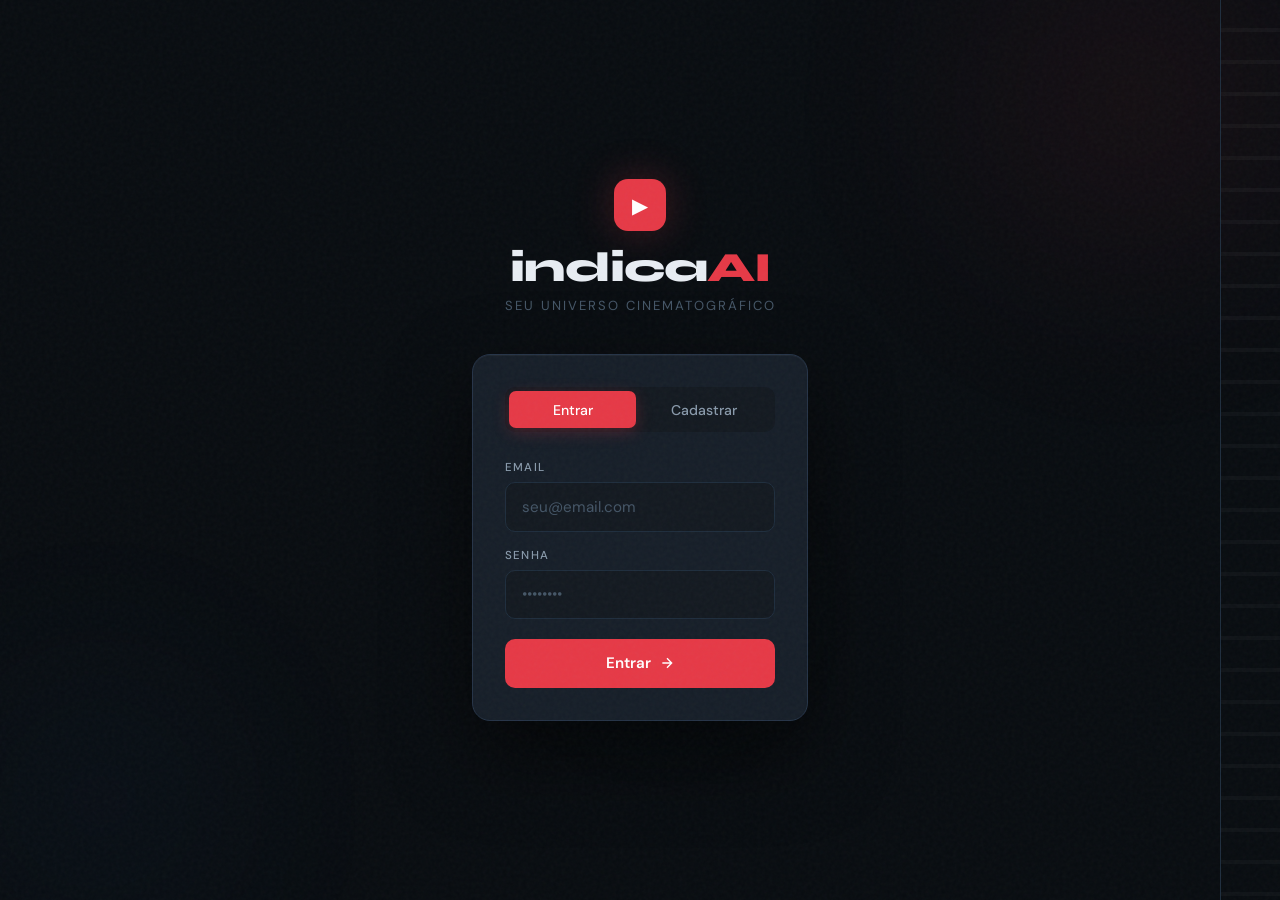
==== index.html @ a73c17da "fix" ====
<!DOCTYPE html>
<html lang="pt-BR">
<head>
<meta charset="UTF-8">
<meta name="viewport" content="width=device-width, initial-scale=1.0">
<title>indicaAI</title>
<link rel="preconnect" href="https://fonts.googleapis.com">
<link href="https://fonts.googleapis.com/css2?family=Syne:wght@400;500;600;700;800&family=DM+Sans:ital,wght@0,300;0,400;0,500;1,300&display=swap" rel="stylesheet">
<link rel="stylesheet" href="sytle.css">
</head>
<body>

<!-- AUTH PAGE -->
<div id="auth-page" class="page active">
  <div class="auth-bg">
    <div class="auth-orb orb1"></div>
    <div class="auth-orb orb2"></div>
    <div class="auth-orb orb3"></div>
    <div class="auth-film-strip"></div>
  </div>
  <div class="auth-wrap">
    <div class="auth-brand">
      <div class="brand-mark">
        <span class="brand-icon">▶</span>
      </div>
      <h1 class="brand-name">indica<span>AI</span></h1>
      <p class="brand-tagline">Seu universo cinematográfico</p>
    </div>
    <div class="auth-card">
      <div class="auth-tabs">
        <button class="atab active" data-tab="login" onclick="authTab('login',this)">Entrar</button>
        <button class="atab" data-tab="reg" onclick="authTab('reg',this)">Cadastrar</button>
        <div class="atab-slider"></div>
      </div>
      <div id="f-login" class="auth-form">
        <div class="field-group">
          <label>Email</label>
          <input type="email" id="l-email" placeholder="seu@email.com" autocomplete="email">
        </div>
        <div class="field-group">
          <label>Senha</label>
          <input type="password" id="l-pass" placeholder="••••••••" autocomplete="current-password" onkeydown="if(event.key==='Enter')doLogin()">
        </div>
        <button class="btn-primary" onclick="doLogin()">
          <span>Entrar</span>
          <svg width="16" height="16" viewBox="0 0 24 24" fill="none" stroke="currentColor" stroke-width="2"><path d="M5 12h14M12 5l7 7-7 7"/></svg>
        </button>
        <div class="form-err" id="l-err"></div>
      </div>
      <div id="f-reg" class="auth-form" style="display:none">
        <div class="field-group">
          <label>Username</label>
          <input type="text" id="r-user" placeholder="seu_username">
        </div>
        <div class="field-group">
          <label>Email</label>
          <input type="email" id="r-email" placeholder="seu@email.com">
        </div>
        <div class="field-group">
          <label>Senha</label>
          <input type="password" id="r-pass" placeholder="••••••••">
        </div>
        <button class="btn-primary" onclick="doReg()">
          <span>Criar conta</span>
          <svg width="16" height="16" viewBox="0 0 24 24" fill="none" stroke="currentColor" stroke-width="2"><path d="M5 12h14M12 5l7 7-7 7"/></svg>
        </button>
        <div class="form-err" id="r-err"></div>
      </div>
    </div>
  </div>
</div>

<!-- APP PAGE -->
<div id="app-page" class="page">

  <!-- SIDEBAR NAV -->
  <aside class="sidebar">
    <div class="sb-brand">
      <span class="sb-icon">▶</span>
      <span class="sb-name">indica<em>AI</em></span>
    </div>
    <nav class="sb-nav">
      <button class="sb-item active" onclick="goTo('feed',this)" data-sec="feed">
        <svg width="18" height="18" viewBox="0 0 24 24" fill="none" stroke="currentColor" stroke-width="1.8"><rect x="3" y="3" width="7" height="7"/><rect x="14" y="3" width="7" height="7"/><rect x="14" y="14" width="7" height="7"/><rect x="3" y="14" width="7" height="7"/></svg>
        <span>Feed</span>
      </button>
      <button class="sb-item" onclick="goTo('search',this)" data-sec="search">
        <svg width="18" height="18" viewBox="0 0 24 24" fill="none" stroke="currentColor" stroke-width="1.8"><circle cx="11" cy="11" r="8"/><path d="m21 21-4.35-4.35"/></svg>
        <span>Buscar</span>
      </button>
      <button class="sb-item" onclick="goTo('list',this)" data-sec="list">
        <svg width="18" height="18" viewBox="0 0 24 24" fill="none" stroke="currentColor" stroke-width="1.8"><path d="M9 5H7a2 2 0 0 0-2 2v12a2 2 0 0 0 2 2h10a2 2 0 0 0 2-2V7a2 2 0 0 0-2-2h-2"/><rect x="9" y="3" width="6" height="4" rx="1"/><path d="m9 14 2 2 4-4"/></svg>
        <span>Minha Lista</span>
      </button>
      <button class="sb-item" onclick="goTo('reviews',this)" data-sec="reviews">
        <svg width="18" height="18" viewBox="0 0 24 24" fill="none" stroke="currentColor" stroke-width="1.8"><polygon points="12 2 15.09 8.26 22 9.27 17 14.14 18.18 21.02 12 17.77 5.82 21.02 7 14.14 2 9.27 8.91 8.26 12 2"/></svg>
        <span>Reviews</span>
      </button>
      <button class="sb-item" onclick="goTo('recs',this)" data-sec="recs">
        <svg width="18" height="18" viewBox="0 0 24 24" fill="none" stroke="currentColor" stroke-width="1.8"><path d="M12 2a10 10 0 1 0 10 10"/><path d="M12 12 22 2"/><path d="M17 2h5v5"/></svg>
        <span>Recomendações</span>
      </button>
      <button class="sb-item" onclick="goTo('profile',this)" data-sec="profile">
        <svg width="18" height="18" viewBox="0 0 24 24" fill="none" stroke="currentColor" stroke-width="1.8"><circle cx="12" cy="8" r="4"/><path d="M4 20c0-4 3.6-7 8-7s8 3 8 7"/></svg>
        <span>Perfil</span>
      </button>
    </nav>
    <div class="sb-footer">
      <div class="sb-user">
        <div class="sb-av" id="sb-av"></div>
        <span class="sb-uname" id="sb-uname"></span>
      </div>
      <button class="sb-logout" onclick="logout()" title="Sair">
        <svg width="16" height="16" viewBox="0 0 24 24" fill="none" stroke="currentColor" stroke-width="1.8"><path d="M9 21H5a2 2 0 0 1-2-2V5a2 2 0 0 1 2-2h4"/><polyline points="16 17 21 12 16 7"/><line x1="21" y1="12" x2="9" y2="12"/></svg>
      </button>
    </div>
  </aside>

  <!-- MAIN CONTENT -->
  <main class="app-main">

    <!-- FEED -->
    <div id="s-feed" class="section active">
      <div class="section-header">
        <div>
          <h2 class="sec-title">Feed</h2>
          <p class="sec-sub">O que a comunidade está assistindo</p>
        </div>
        <div class="feed-search-wrap">
          <div class="feed-search-box">
            <svg width="16" height="16" viewBox="0 0 24 24" fill="none" stroke="currentColor" stroke-width="2"><circle cx="11" cy="11" r="8"/><path d="m21 21-4.35-4.35"/></svg>
            <input type="text" id="feed-search-input" placeholder="Pesquisar usuário..." oninput="searchUser(this.value)">
          </div>
          <div class="user-search-results" id="user-search-results"></div>
        </div>
      </div>
      <div id="r-feed"></div>
    </div>

    <!-- SEARCH -->
    <div id="s-search" class="section">
      <div class="section-header">
        <div>
          <h2 class="sec-title">Buscar Filmes</h2>
          <p class="sec-sub">Encontre e adicione à sua lista</p>
        </div>
      </div>
      <div class="search-bar">
        <svg width="18" height="18" viewBox="0 0 24 24" fill="none" stroke="currentColor" stroke-width="2"><circle cx="11" cy="11" r="8"/><path d="m21 21-4.35-4.35"/></svg>
        <input type="text" id="q" placeholder="Título do filme..." onkeydown="if(event.key==='Enter')doSearch()" autocomplete="off">
        <button class="btn-search" onclick="doSearch()">Buscar</button>
      </div>
      <div id="r-search"></div>
    </div>

    <!-- LIST -->
    <div id="s-list" class="section">
      <div class="section-header">
        <div>
          <h2 class="sec-title">Minha Lista</h2>
          <p class="sec-sub">Gerencie seus filmes</p>
        </div>
      </div>
      <div class="filter-strip">
        <button class="fchip active" onclick="filt('ALL',this)">Todos</button>
        <button class="fchip" onclick="filt('ASSISTIDO',this)">✅ Assistidos</button>
        <button class="fchip" onclick="filt('ASSISTINDO',this)">▶ Assistindo</button>
        <button class="fchip" onclick="filt('QUERO_VER',this)">🎬 Quero Ver</button>
        <button class="fchip" onclick="filt('ABANDONEI',this)">✕ Abandonei</button>
      </div>
      <div id="r-list"></div>
    </div>

    <!-- REVIEWS -->
    <div id="s-reviews" class="section">
      <div class="section-header">
        <div>
          <h2 class="sec-title">Minhas Reviews</h2>
          <p class="sec-sub">Suas opiniões sobre os filmes</p>
        </div>
      </div>
      <div id="r-reviews"></div>
    </div>

    <!-- RECS -->
    <div id="s-recs" class="section">
      <div class="section-header">
        <div>
          <h2 class="sec-title">Recomendações</h2>
          <p class="sec-sub">Sugestões personalizadas por IA</p>
        </div>
        <button class="btn-ai" onclick="loadRecs()">
          <svg width="16" height="16" viewBox="0 0 24 24" fill="none" stroke="currentColor" stroke-width="2"><path d="M12 2a10 10 0 1 0 10 10"/><path d="M12 12 22 2"/><path d="M17 2h5v5"/></svg>
          Gerar com IA
        </button>
      </div>
      <div id="r-recs">
        <div class="empty-state">
          <div class="empty-icon">🤖</div>
          <p>Clique em "Gerar com IA" para receber recomendações personalizadas!</p>
        </div>
      </div>
    </div>

    <!-- PROFILE -->
    <div id="s-profile" class="section">
      <div class="section-header">
        <div>
          <h2 class="sec-title">Perfil</h2>
          <p class="sec-sub">Suas estatísticas</p>
        </div>
      </div>
      <div id="r-profile"></div>

      <div class="pub-search-section">
        <h3 class="pub-search-title">Buscar Perfil Público</h3>
        <div id="r-pub"></div>
      </div>
    </div>

  </main>
</div>

<!-- MOVIE DETAIL MODAL -->
<div class="modal-overlay" id="detail-ov" onclick="closeDM(event)">
  <div class="movie-modal" id="detail-modal">
    <button class="modal-close" onclick="closeDM(null,true)">
      <svg width="16" height="16" viewBox="0 0 24 24" fill="none" stroke="currentColor" stroke-width="2"><path d="M18 6 6 18M6 6l12 12"/></svg>
    </button>
    <div class="mm-poster" id="dm-poster"></div>
    <div class="mm-content">
      <div class="mm-title" id="dm-title"></div>
      <div class="mm-meta" id="dm-meta"></div>
      <div class="mm-overview" id="dm-overview"></div>
      <div class="mm-actions-label">Adicionar à lista</div>
      <div class="mm-actions">
        <button class="mm-btn" onclick="addListFromModal('QUERO_VER')">🎬 Quero Ver</button>
        <button class="mm-btn" onclick="addListFromModal('ASSISTINDO')">▶ Assistindo</button>
        <button class="mm-btn mm-btn-primary" onclick="addListFromModal('ASSISTIDO')">✅ Já Assisti</button>
        <button class="mm-btn" onclick="addListFromModal('ABANDONEI')">✕ Abandonei</button>
      </div>
    </div>
  </div>
</div>

<!-- REVIEW MODAL -->
<div class="modal-overlay" id="rev-ov">
  <div class="review-modal">
    <div class="rm-header">
      <div class="rm-title" id="rev-ttl">Nova Review</div>
      <button class="modal-close" onclick="closeRM()">
        <svg width="16" height="16" viewBox="0 0 24 24" fill="none" stroke="currentColor" stroke-width="2"><path d="M18 6 6 18M6 6l12 12"/></svg>
      </button>
    </div>
    <div class="rm-movie-info" id="rm-movie-info"></div>
    <div class="rm-nota-wrap">
      <label>Nota</label>
      <div class="nota-slider-wrap">
        <input type="range" id="rev-nota-range" min="0" max="10" value="7" oninput="document.getElementById('rev-nota-val').textContent=this.value">
        <span class="nota-display" id="rev-nota-val">7</span>
      </div>
    </div>
    <textarea id="rev-desc" placeholder="Escreva sua opinião... (opcional)"></textarea>
    <div class="rm-footer">
      <button class="btn-cancel" onclick="closeRM()">Cancelar</button>
      <button class="btn-save" onclick="saveRev()">Salvar Review</button>
    </div>
  </div>
</div>

<!-- PUBLIC PROFILE MODAL -->
<div class="modal-overlay" id="pub-modal-ov" onclick="closePubModal(event)">
  <div class="pub-modal" id="pub-modal-content">
    <button class="modal-close" onclick="closePubModal(null,true)">
      <svg width="16" height="16" viewBox="0 0 24 24" fill="none" stroke="currentColor" stroke-width="2"><path d="M18 6 6 18M6 6l12 12"/></svg>
    </button>
    <div id="pub-modal-body"></div>
  </div>
</div>

<div class="toast" id="toast"></div>

<script src="app.js"></script>
</body>
</html>
---- sytle.css ----
/* ==============================
   INDICAAI — DESIGN SYSTEM
   Dark Cinematic / Editorial
============================== */

:root {
  --bg:       #080c10;
  --bg2:      #0d1117;
  --bg3:      #131920;
  --surface:  #161e28;
  --surface2: #1c2532;
  --border:   #1e2d3d;
  --border2:  #253347;

  --red:      #e63946;
  --red-dim:  rgba(230, 57, 70, 0.12);
  --red-glow: rgba(230, 57, 70, 0.25);
  --amber:    #f4a261;
  --amber-dim:rgba(244, 162, 97, 0.12);
  --teal:     #2ec4b6;
  --teal-dim: rgba(46, 196, 182, 0.1);
  --blue:     #4895ef;

  --text:     #e8edf3;
  --text2:    #8899aa;
  --muted:    #445566;

  --r: 12px;
  --r-lg: 18px;
  --sidebar-w: 220px;
}

*, *::before, *::after { margin: 0; padding: 0; box-sizing: border-box; }
html { scroll-behavior: smooth; }

body {
  background: var(--bg);
  color: var(--text);
  font-family: 'DM Sans', sans-serif;
  min-height: 100vh;
  overflow-x: hidden;
  -webkit-font-smoothing: antialiased;
}

/* Grain texture overlay */
body::before {
  content: '';
  position: fixed;
  inset: 0;
  background-image: url("data:image/svg+xml,%3Csvg viewBox='0 0 256 256' xmlns='http://www.w3.org/2000/svg'%3E%3Cfilter id='n'%3E%3CfeTurbulence type='fractalNoise' baseFrequency='0.9' numOctaves='4' stitchTiles='stitch'/%3E%3C/filter%3E%3Crect width='100%25' height='100%25' filter='url(%23n)' opacity='0.035'/%3E%3C/svg%3E");
  pointer-events: none;
  z-index: 9999;
}

/* ============================
   PAGE SYSTEM
============================ */
.page { display: none; }
.page.active { display: flex; }


/* ============================
   AUTH
============================ */
#auth-page {
  min-height: 100vh;
  align-items: center;
  justify-content: center;
  position: relative;
  overflow: hidden;
  background: var(--bg);
}

.auth-bg {
  position: fixed;
  inset: 0;
  pointer-events: none;
}

.auth-orb {
  position: absolute;
  border-radius: 50%;
  filter: blur(100px);
  opacity: 0.5;
}

.orb1 {
  width: 500px; height: 500px;
  background: radial-gradient(circle, rgba(230,57,70,0.2) 0%, transparent 70%);
  top: -150px; right: -100px;
}
.orb2 {
  width: 400px; height: 400px;
  background: radial-gradient(circle, rgba(72,149,239,0.12) 0%, transparent 70%);
  bottom: -100px; left: -100px;
}
.orb3 {
  width: 300px; height: 300px;
  background: radial-gradient(circle, rgba(46,196,182,0.08) 0%, transparent 70%);
  top: 50%; left: 40%;
}

.auth-film-strip {
  position: absolute;
  right: 0;
  top: 0;
  bottom: 0;
  width: 60px;
  background: repeating-linear-gradient(
    to bottom,
    transparent 0px,
    transparent 28px,
    rgba(255,255,255,0.03) 28px,
    rgba(255,255,255,0.03) 32px
  );
  border-left: 1px solid var(--border);
}

.auth-wrap {
  position: relative;
  z-index: 10;
  width: 100%;
  max-width: 400px;
  padding: 2rem;
  animation: fadeUp 0.6s ease;
}

@keyframes fadeUp {
  from { opacity: 0; transform: translateY(20px); }
  to   { opacity: 1; transform: translateY(0); }
}

.auth-brand {
  text-align: center;
  margin-bottom: 2.5rem;
}

.brand-mark {
  width: 52px;
  height: 52px;
  background: var(--red);
  border-radius: 14px;
  display: inline-flex;
  align-items: center;
  justify-content: center;
  margin-bottom: 1rem;
  box-shadow: 0 0 40px var(--red-glow);
}

.brand-icon {
  font-size: 1.3rem;
  color: white;
}

.brand-name {
  font-family: 'Syne', sans-serif;
  font-size: 2.6rem;
  font-weight: 800;
  letter-spacing: -1px;
  color: var(--text);
  line-height: 1;
}

.brand-name span {
  color: var(--red);
}

.brand-tagline {
  color: var(--muted);
  font-size: 0.82rem;
  letter-spacing: 2px;
  text-transform: uppercase;
  margin-top: 0.5rem;
}

.auth-card {
  background: var(--surface);
  border: 1px solid var(--border2);
  border-radius: var(--r-lg);
  padding: 2rem;
  box-shadow: 0 32px 80px rgba(0,0,0,0.6), inset 0 1px 0 rgba(255,255,255,0.04);
}

.auth-tabs {
  display: flex;
  background: var(--bg3);
  border-radius: 10px;
  padding: 4px;
  margin-bottom: 1.75rem;
  position: relative;
  gap: 4px;
}

.atab {
  flex: 1;
  padding: 0.6rem;
  background: transparent;
  border: none;
  color: var(--text2);
  font-family: 'DM Sans', sans-serif;
  font-size: 0.88rem;
  font-weight: 500;
  cursor: pointer;
  border-radius: 7px;
  transition: all 0.2s;
  position: relative;
  z-index: 1;
}

.atab.active {
  background: var(--red);
  color: white;
  box-shadow: 0 4px 16px var(--red-glow);
}

.auth-form { display: flex; flex-direction: column; gap: 1rem; }

.field-group label {
  display: block;
  font-size: 0.72rem;
  font-weight: 500;
  letter-spacing: 1.2px;
  text-transform: uppercase;
  color: var(--text2);
  margin-bottom: 0.45rem;
}

.field-group input {
  width: 100%;
  padding: 0.85rem 1rem;
  background: var(--bg3);
  border: 1px solid var(--border);
  border-radius: 10px;
  color: var(--text);
  font-family: 'DM Sans', sans-serif;
  font-size: 0.95rem;
  outline: none;
  transition: border-color 0.2s, box-shadow 0.2s;
}

.field-group input:focus {
  border-color: var(--red);
  box-shadow: 0 0 0 3px var(--red-dim);
}

.field-group input::placeholder { color: var(--muted); }

.btn-primary {
  display: flex;
  align-items: center;
  justify-content: center;
  gap: 0.5rem;
  padding: 0.9rem;
  background: var(--red);
  border: none;
  border-radius: 10px;
  color: white;
  font-family: 'DM Sans', sans-serif;
  font-size: 0.95rem;
  font-weight: 600;
  cursor: pointer;
  transition: all 0.2s;
  margin-top: 0.25rem;
}

.btn-primary:hover {
  background: #ff4757;
  transform: translateY(-2px);
  box-shadow: 0 8px 24px var(--red-glow);
}

.form-err {
  color: var(--red);
  font-size: 0.82rem;
  text-align: center;
  display: none;
  padding: 0.5rem;
  background: var(--red-dim);
  border-radius: 8px;
}


/* ============================
   APP LAYOUT
============================ */
#app-page {
  min-height: 100vh;
  flex-direction: row;
}

/* SIDEBAR */
.sidebar {
  width: var(--sidebar-w);
  flex-shrink: 0;
  background: var(--bg2);
  border-right: 1px solid var(--border);
  display: flex;
  flex-direction: column;
  position: sticky;
  top: 0;
  height: 100vh;
  overflow: hidden;
}

.sb-brand {
  display: flex;
  align-items: center;
  gap: 0.6rem;
  padding: 1.5rem 1.25rem;
  border-bottom: 1px solid var(--border);
}

.sb-icon {
  width: 30px;
  height: 30px;
  background: var(--red);
  border-radius: 8px;
  display: flex;
  align-items: center;
  justify-content: center;
  font-size: 0.75rem;
  color: white;
  flex-shrink: 0;
}

.sb-name {
  font-family: 'Syne', sans-serif;
  font-size: 1.15rem;
  font-weight: 700;
  color: var(--text);
  letter-spacing: -0.3px;
}

.sb-name em {
  font-style: normal;
  color: var(--red);
}

.sb-nav {
  flex: 1;
  padding: 1rem 0.75rem;
  display: flex;
  flex-direction: column;
  gap: 2px;
  overflow-y: auto;
}

.sb-item {
  display: flex;
  align-items: center;
  gap: 0.75rem;
  padding: 0.7rem 0.9rem;
  background: transparent;
  border: none;
  border-radius: 10px;
  color: var(--text2);
  font-family: 'DM Sans', sans-serif;
  font-size: 0.88rem;
  font-weight: 500;
  cursor: pointer;
  transition: all 0.18s;
  text-align: left;
  width: 100%;
}

.sb-item svg { flex-shrink: 0; opacity: 0.7; }

.sb-item:hover {
  background: var(--bg3);
  color: var(--text);
}

.sb-item:hover svg { opacity: 1; }

.sb-item.active {
  background: var(--red-dim);
  color: var(--red);
  font-weight: 600;
}

.sb-item.active svg { stroke: var(--red); opacity: 1; }

.sb-footer {
  padding: 1rem 0.75rem;
  border-top: 1px solid var(--border);
  display: flex;
  align-items: center;
  gap: 0.75rem;
}

.sb-av {
  width: 32px;
  height: 32px;
  background: linear-gradient(135deg, var(--red), #4895ef);
  border-radius: 50%;
  display: flex;
  align-items: center;
  justify-content: center;
  font-family: 'Syne', sans-serif;
  font-weight: 700;
  font-size: 0.85rem;
  color: white;
  flex-shrink: 0;
}

.sb-uname {
  flex: 1;
  font-size: 0.82rem;
  font-weight: 500;
  color: var(--text2);
  overflow: hidden;
  text-overflow: ellipsis;
  white-space: nowrap;
}

.sb-logout {
  background: transparent;
  border: 1px solid var(--border);
  border-radius: 8px;
  color: var(--muted);
  padding: 0.45rem;
  cursor: pointer;
  transition: all 0.2s;
  display: flex;
  align-items: center;
}

.sb-logout:hover { border-color: var(--red); color: var(--red); }

/* MAIN CONTENT */
.app-main {
  flex: 1;
  min-width: 0;
  overflow-y: auto;
  overflow-x: hidden;
}

.section { display: none; padding: 2.5rem; }
.section.active { display: block; }

.section-header {
  display: flex;
  align-items: flex-start;
  justify-content: space-between;
  margin-bottom: 2rem;
  gap: 1rem;
  flex-wrap: wrap;
}

.sec-title {
  font-family: 'Syne', sans-serif;
  font-size: 1.8rem;
  font-weight: 800;
  letter-spacing: -0.5px;
  line-height: 1;
}

.sec-sub {
  font-size: 0.82rem;
  color: var(--text2);
  margin-top: 0.3rem;
}


/* ============================
   FEED
============================ */
.feed-search-wrap {
  position: relative;
  min-width: 280px;
}

.feed-search-box {
  display: flex;
  align-items: center;
  gap: 0.6rem;
  background: var(--surface);
  border: 1px solid var(--border2);
  border-radius: 10px;
  padding: 0.6rem 1rem;
}

.feed-search-box svg { color: var(--muted); flex-shrink: 0; }

.feed-search-box input {
  background: transparent;
  border: none;
  outline: none;
  color: var(--text);
  font-family: 'DM Sans', sans-serif;
  font-size: 0.88rem;
  width: 100%;
}

.feed-search-box input::placeholder { color: var(--muted); }

.user-search-results {
  position: absolute;
  top: calc(100% + 6px);
  left: 0;
  right: 0;
  background: var(--surface);
  border: 1px solid var(--border2);
  border-radius: 10px;
  overflow: hidden;
  box-shadow: 0 16px 40px rgba(0,0,0,0.5);
  z-index: 100;
  display: none;
}

.user-search-results.open { display: block; }

.user-result-item {
  display: flex;
  align-items: center;
  gap: 0.75rem;
  padding: 0.75rem 1rem;
  cursor: pointer;
  transition: background 0.15s;
  border-bottom: 1px solid var(--border);
}

.user-result-item:last-child { border-bottom: none; }
.user-result-item:hover { background: var(--bg3); }

.user-result-av {
  width: 32px;
  height: 32px;
  border-radius: 50%;
  background: linear-gradient(135deg, var(--red), var(--blue));
  display: flex;
  align-items: center;
  justify-content: center;
  font-family: 'Syne', sans-serif;
  font-weight: 700;
  font-size: 0.8rem;
  color: white;
  flex-shrink: 0;
}

.user-result-name {
  font-size: 0.88rem;
  font-weight: 500;
}

.user-result-sub {
  font-size: 0.75rem;
  color: var(--text2);
}

/* Feed grid — Instagram style */
.feed-grid {
  display: grid;
  grid-template-columns: repeat(auto-fill, minmax(320px, 1fr));
  gap: 1.25rem;
}

.feed-card {
  background: var(--surface);
  border: 1px solid var(--border);
  border-radius: var(--r-lg);
  overflow: hidden;
  transition: all 0.25s;
}

.feed-card:hover {
  border-color: var(--border2);
  transform: translateY(-3px);
  box-shadow: 0 16px 48px rgba(0,0,0,0.4);
}

.fc-header {
  display: flex;
  align-items: center;
  gap: 0.7rem;
  padding: 1rem 1.25rem 0.9rem;
  border-bottom: 1px solid var(--border);
}

.fc-av {
  width: 34px;
  height: 34px;
  border-radius: 50%;
  background: linear-gradient(135deg, var(--red), var(--blue));
  display: flex;
  align-items: center;
  justify-content: center;
  font-family: 'Syne', sans-serif;
  font-weight: 700;
  font-size: 0.82rem;
  color: white;
  flex-shrink: 0;
}

.fc-username {
  font-size: 0.88rem;
  font-weight: 600;
  cursor: pointer;
  transition: color 0.2s;
}

.fc-username:hover { color: var(--red); }

.fc-nota {
  margin-left: auto;
  display: flex;
  align-items: center;
  gap: 0.3rem;
  background: var(--amber-dim);
  border: 1px solid rgba(244,162,97,0.2);
  border-radius: 20px;
  padding: 0.2rem 0.6rem;
  font-size: 0.78rem;
  font-weight: 700;
  color: var(--amber);
}

.fc-body {
  display: flex;
  gap: 0;
}

.fc-poster {
  width: 90px;
  flex-shrink: 0;
  background: var(--bg3);
}

.fc-poster img {
  width: 100%;
  height: 100%;
  object-fit: cover;
  display: block;
}

.fc-poster-ph {
  width: 100%;
  height: 100%;
  min-height: 120px;
  display: flex;
  align-items: center;
  justify-content: center;
  font-size: 2rem;
  color: var(--muted);
}

.fc-info {
  flex: 1;
  padding: 1rem 1.25rem;
}

.fc-movie-title {
  font-family: 'Syne', sans-serif;
  font-size: 1rem;
  font-weight: 700;
  margin-bottom: 0.5rem;
  line-height: 1.3;
}

.fc-desc {
  font-size: 0.84rem;
  color: var(--text2);
  line-height: 1.65;
  font-style: italic;
  display: -webkit-box;
  -webkit-line-clamp: 3;
  -webkit-box-orient: vertical;
  overflow: hidden;
}

.fc-no-desc {
  font-size: 0.82rem;
  color: var(--muted);
  font-style: italic;
}


/* ============================
   SEARCH
============================ */
.search-bar {
  display: flex;
  align-items: center;
  gap: 0.75rem;
  background: var(--surface);
  border: 1px solid var(--border2);
  border-radius: var(--r-lg);
  padding: 0.9rem 1.25rem;
  margin-bottom: 2rem;
  transition: border-color 0.2s;
}

.search-bar:focus-within {
  border-color: var(--red);
  box-shadow: 0 0 0 3px var(--red-dim);
}

.search-bar svg { color: var(--muted); flex-shrink: 0; }

.search-bar input {
  flex: 1;
  background: transparent;
  border: none;
  outline: none;
  color: var(--text);
  font-family: 'DM Sans', sans-serif;
  font-size: 1rem;
}

.search-bar input::placeholder { color: var(--muted); }

.btn-search {
  padding: 0.55rem 1.25rem;
  background: var(--red);
  border: none;
  border-radius: 8px;
  color: white;
  font-family: 'DM Sans', sans-serif;
  font-size: 0.88rem;
  font-weight: 600;
  cursor: pointer;
  transition: all 0.2s;
  white-space: nowrap;
}

.btn-search:hover {
  background: #ff4757;
  box-shadow: 0 4px 16px var(--red-glow);
}

/* MOVIE GRID */
.movie-grid {
  display: grid;
  grid-template-columns: repeat(auto-fill, minmax(160px, 1fr));
  gap: 1.25rem;
}

.mcard {
  background: var(--surface);
  border: 1px solid var(--border);
  border-radius: var(--r);
  overflow: hidden;
  cursor: pointer;
  transition: all 0.25s;
  position: relative;
}

.mcard:hover {
  border-color: var(--red);
  transform: translateY(-6px);
  box-shadow: 0 20px 50px rgba(0,0,0,0.5), 0 0 0 1px var(--red);
}

.mcard-poster {
  width: 100%;
  aspect-ratio: 2/3;
  background: var(--bg3);
  overflow: hidden;
  position: relative;
}

.mcard-poster img {
  width: 100%;
  height: 100%;
  object-fit: cover;
  transition: transform 0.35s;
}

.mcard:hover .mcard-poster img { transform: scale(1.06); }

.mcard-no-img {
  width: 100%;
  height: 100%;
  display: flex;
  align-items: center;
  justify-content: center;
  font-size: 3rem;
  color: var(--muted);
}

.mcard-overlay {
  position: absolute;
  inset: 0;
  background: linear-gradient(to top, rgba(8,12,16,0.97) 0%, rgba(8,12,16,0.6) 60%, transparent 100%);
  display: flex;
  flex-direction: column;
  justify-content: flex-end;
  padding: 0.85rem;
  opacity: 0;
  transition: opacity 0.22s;
}

.mcard:hover .mcard-overlay { opacity: 1; }

.ov-film { font-size: 0.75rem; font-weight: 600; margin-bottom: 0.5rem; line-height: 1.3; }

.ov-btns { display: flex; flex-direction: column; gap: 0.3rem; }

.ovbtn {
  padding: 0.35rem 0.5rem;
  background: rgba(255,255,255,0.07);
  border: 1px solid rgba(255,255,255,0.12);
  border-radius: 6px;
  color: var(--text);
  font-family: 'DM Sans', sans-serif;
  font-size: 0.7rem;
  font-weight: 500;
  cursor: pointer;
  transition: all 0.15s;
  text-align: left;
  backdrop-filter: blur(4px);
}

.ovbtn:hover { background: var(--red); border-color: var(--red); }

.mcard-info {
  padding: 0.75rem;
}

.mcard-title {
  font-size: 0.83rem;
  font-weight: 600;
  margin-bottom: 0.2rem;
  white-space: nowrap;
  overflow: hidden;
  text-overflow: ellipsis;
  line-height: 1.3;
}

.mcard-year {
  font-size: 0.72rem;
  color: var(--text2);
}


/* ============================
   LIST
============================ */
.filter-strip {
  display: flex;
  gap: 0.5rem;
  flex-wrap: wrap;
  margin-bottom: 1.75rem;
}

.fchip {
  padding: 0.4rem 1rem;
  background: transparent;
  border: 1px solid var(--border);
  border-radius: 20px;
  color: var(--text2);
  font-family: 'DM Sans', sans-serif;
  font-size: 0.82rem;
  font-weight: 500;
  cursor: pointer;
  transition: all 0.18s;
}

.fchip:hover, .fchip.active {
  background: var(--red-dim);
  border-color: var(--red);
  color: var(--red);
}

.list-grid {
  display: grid;
  grid-template-columns: repeat(auto-fill, minmax(300px, 1fr));
  gap: 1rem;
}

.lcard {
  background: var(--surface);
  border: 1px solid var(--border);
  border-radius: var(--r);
  padding: 1rem;
  display: flex;
  gap: 0.85rem;
  transition: border-color 0.2s;
}

.lcard:hover { border-color: var(--border2); }

.lcard-poster {
  width: 52px;
  height: 78px;
  border-radius: 8px;
  background: var(--bg3);
  overflow: hidden;
  flex-shrink: 0;
  display: flex;
  align-items: center;
  justify-content: center;
  font-size: 1.4rem;
  color: var(--muted);
}

.lcard-poster img { width: 100%; height: 100%; object-fit: cover; }

.lcard-info { flex: 1; min-width: 0; }

.lcard-title {
  font-size: 0.88rem;
  font-weight: 600;
  margin-bottom: 0.4rem;
  white-space: nowrap;
  overflow: hidden;
  text-overflow: ellipsis;
}

.status-badge {
  display: inline-flex;
  align-items: center;
  gap: 0.3rem;
  padding: 0.18rem 0.6rem;
  border-radius: 20px;
  font-size: 0.68rem;
  font-weight: 600;
  text-transform: uppercase;
  letter-spacing: 0.5px;
  margin-bottom: 0.6rem;
}

.s-ASSISTIDO { background: rgba(46,196,182,0.1); color: var(--teal); }
.s-QUERO_VER { background: rgba(72,149,239,0.1); color: var(--blue); }
.s-ASSISTINDO { background: rgba(244,162,97,0.1); color: var(--amber); }
.s-ABANDONEI { background: rgba(100,100,120,0.1); color: var(--muted); }

.lcard-actions {
  display: flex;
  gap: 0.4rem;
  flex-wrap: wrap;
  align-items: center;
}

.status-sel {
  padding: 0.28rem 0.5rem;
  background: var(--bg3);
  border: 1px solid var(--border);
  border-radius: 7px;
  color: var(--text);
  font-family: 'DM Sans', sans-serif;
  font-size: 0.72rem;
  cursor: pointer;
  outline: none;
  transition: border-color 0.2s;
}

.status-sel:focus { border-color: var(--red); }

.btn-review-sm {
  padding: 0.28rem 0.65rem;
  background: var(--red-dim);
  border: 1px solid rgba(230,57,70,0.25);
  border-radius: 7px;
  color: var(--red);
  font-family: 'DM Sans', sans-serif;
  font-size: 0.72rem;
  font-weight: 500;
  cursor: pointer;
  transition: all 0.18s;
}

.btn-review-sm:hover { background: var(--red); color: white; }

.btn-del-sm {
  padding: 0.28rem 0.5rem;
  background: transparent;
  border: 1px solid var(--border);
  border-radius: 7px;
  color: var(--muted);
  font-family: 'DM Sans', sans-serif;
  font-size: 0.72rem;
  cursor: pointer;
  transition: all 0.18s;
}

.btn-del-sm:hover { border-color: var(--red); color: var(--red); }


/* ============================
   REVIEWS
============================ */
.reviews-grid {
  display: grid;
  grid-template-columns: repeat(auto-fill, minmax(360px, 1fr));
  gap: 1.25rem;
}

.rcard {
  background: var(--surface);
  border: 1px solid var(--border);
  border-radius: var(--r-lg);
  overflow: hidden;
  display: flex;
  flex-direction: column;
  transition: all 0.25s;
}

.rcard:hover {
  border-color: var(--border2);
  box-shadow: 0 12px 40px rgba(0,0,0,0.35);
}

.rcard-banner {
  width: 100%;
  height: 120px;
  background: var(--bg3);
  overflow: hidden;
  position: relative;
  flex-shrink: 0;
}

.rcard-banner img {
  width: 100%;
  height: 100%;
  object-fit: cover;
  filter: brightness(0.6);
}

.rcard-banner-ph {
  width: 100%;
  height: 100%;
  display: flex;
  align-items: center;
  justify-content: center;
  font-size: 3rem;
  color: var(--muted);
  background: linear-gradient(135deg, var(--bg3), var(--surface2));
}

.rcard-nota-overlay {
  position: absolute;
  bottom: 0.75rem;
  right: 0.75rem;
  display: flex;
  align-items: center;
  gap: 0.3rem;
  background: rgba(8,12,16,0.85);
  border: 1px solid rgba(244,162,97,0.3);
  border-radius: 20px;
  padding: 0.25rem 0.65rem;
  font-size: 0.82rem;
  font-weight: 700;
  color: var(--amber);
  backdrop-filter: blur(4px);
}

.rcard-body {
  padding: 1.1rem;
  flex: 1;
  display: flex;
  flex-direction: column;
}

.rcard-top {
  display: flex;
  align-items: flex-start;
  gap: 0.75rem;
  margin-bottom: 0.75rem;
}

.rcard-thumb {
  width: 44px;
  height: 66px;
  border-radius: 6px;
  background: var(--bg3);
  overflow: hidden;
  flex-shrink: 0;
  margin-top: -2.5rem;
  border: 2px solid var(--surface);
  position: relative;
  z-index: 1;
}

.rcard-thumb img { width: 100%; height: 100%; object-fit: cover; }
.rcard-thumb-ph { width: 100%; height: 100%; display: flex; align-items: center; justify-content: center; font-size: 1.2rem; color: var(--muted); }

.rcard-meta { flex: 1; }

.rcard-movie-title {
  font-family: 'Syne', sans-serif;
  font-size: 0.95rem;
  font-weight: 700;
  line-height: 1.3;
}

.rcard-desc {
  font-size: 0.83rem;
  color: var(--text2);
  line-height: 1.65;
  font-style: italic;
  flex: 1;
  display: -webkit-box;
  -webkit-line-clamp: 3;
  -webkit-box-orient: vertical;
  overflow: hidden;
  margin-bottom: 0.9rem;
}

.rcard-actions {
  display: flex;
  gap: 0.5rem;
  margin-top: auto;
}


/* ============================
   RECOMMENDATIONS
============================ */
.btn-ai {
  display: inline-flex;
  align-items: center;
  gap: 0.5rem;
  padding: 0.65rem 1.25rem;
  background: rgba(244,162,97,0.1);
  border: 1px solid rgba(244,162,97,0.25);
  border-radius: 10px;
  color: var(--amber);
  font-family: 'DM Sans', sans-serif;
  font-size: 0.88rem;
  font-weight: 600;
  cursor: pointer;
  transition: all 0.2s;
}

.btn-ai:hover {
  background: rgba(244,162,97,0.18);
  box-shadow: 0 4px 20px rgba(244,162,97,0.2);
}

.rec-list { display: flex; flex-direction: column; gap: 1rem; }

.reccard {
  background: var(--surface);
  border: 1px solid var(--border);
  border-radius: var(--r-lg);
  display: flex;
  gap: 1.25rem;
  overflow: hidden;
  transition: all 0.25s;
  position: relative;
}

.reccard::before {
  content: '';
  position: absolute;
  left: 0; top: 0; bottom: 0;
  width: 3px;
  background: linear-gradient(180deg, var(--red), var(--blue));
}

.reccard:hover {
  border-color: var(--border2);
  transform: translateX(5px);
}

.rec-poster {
  width: 80px;
  height: 120px;
  flex-shrink: 0;
  background: var(--bg3);
  overflow: hidden;
}

.rec-poster img { width: 100%; height: 100%; object-fit: cover; }

.rec-ph {
  width: 100%;
  height: 100%;
  display: flex;
  align-items: center;
  justify-content: center;
  font-size: 2rem;
  color: var(--muted);
}

.rec-content {
  padding: 1.1rem 1.25rem 1.1rem 0;
  flex: 1;
}

.rec-ai-badge {
  display: inline-flex;
  align-items: center;
  gap: 0.3rem;
  padding: 0.18rem 0.6rem;
  background: rgba(244,162,97,0.08);
  border: 1px solid rgba(244,162,97,0.2);
  border-radius: 20px;
  font-size: 0.68rem;
  font-weight: 600;
  color: var(--amber);
  text-transform: uppercase;
  letter-spacing: 0.5px;
  margin-bottom: 0.5rem;
}

.rec-title {
  font-family: 'Syne', sans-serif;
  font-size: 1.2rem;
  font-weight: 700;
  margin-bottom: 0.4rem;
  letter-spacing: -0.2px;
}

.rec-reason {
  font-size: 0.85rem;
  color: var(--text2);
  line-height: 1.65;
}


/* ============================
   PROFILE
============================ */
.profile-hero {
  background: linear-gradient(135deg, var(--surface) 0%, var(--bg3) 100%);
  border: 1px solid var(--border2);
  border-radius: var(--r-lg);
  padding: 2rem;
  display: flex;
  align-items: center;
  gap: 1.5rem;
  margin-bottom: 1.5rem;
  position: relative;
  overflow: hidden;
}

.profile-hero::after {
  content: '';
  position: absolute;
  top: -60px; right: -60px;
  width: 200px; height: 200px;
  background: radial-gradient(circle, var(--red-dim) 0%, transparent 70%);
  pointer-events: none;
}

.prof-av {
  width: 68px;
  height: 68px;
  border-radius: 50%;
  background: linear-gradient(135deg, var(--red), var(--blue));
  display: flex;
  align-items: center;
  justify-content: center;
  font-family: 'Syne', sans-serif;
  font-size: 1.8rem;
  font-weight: 800;
  color: white;
  flex-shrink: 0;
  box-shadow: 0 8px 24px var(--red-glow);
}

.prof-name {
  font-family: 'Syne', sans-serif;
  font-size: 1.7rem;
  font-weight: 800;
  letter-spacing: -0.5px;
}

.prof-tag {
  font-size: 0.82rem;
  color: var(--text2);
  margin-top: 0.2rem;
}

.stats-grid {
  display: grid;
  grid-template-columns: repeat(3, 1fr);
  gap: 1rem;
  margin-bottom: 2rem;
}

.stat-card {
  background: var(--surface);
  border: 1px solid var(--border);
  border-radius: var(--r);
  padding: 1.5rem;
  text-align: center;
}

.stat-val {
  font-family: 'Syne', sans-serif;
  font-size: 2.5rem;
  font-weight: 800;
  letter-spacing: -1px;
  line-height: 1;
  margin-bottom: 0.3rem;
}

.sv-r { color: var(--red); }
.sv-a { color: var(--amber); }
.sv-t { color: var(--teal); }

.stat-label {
  font-size: 0.72rem;
  color: var(--text2);
  text-transform: uppercase;
  letter-spacing: 1px;
}

/* Public search */
.pub-search-section {
  margin-top: 2rem;
}

.pub-search-title {
  font-family: 'Syne', sans-serif;
  font-size: 1.1rem;
  font-weight: 700;
  margin-bottom: 1rem;
  color: var(--text2);
  text-transform: uppercase;
  letter-spacing: 1px;
  font-size: 0.82rem;
}

.pub-search-bar {
  display: flex;
  align-items: center;
  gap: 0.6rem;
  background: var(--surface);
  border: 1px solid var(--border2);
  border-radius: 12px;
  padding: 0.75rem 1rem;
  transition: border-color 0.2s;
  max-width: 400px;
}

.pub-search-bar:focus-within { border-color: var(--red); }
.pub-search-bar svg { color: var(--muted); }

.pub-search-bar input {
  flex: 1;
  background: transparent;
  border: none;
  outline: none;
  color: var(--text);
  font-family: 'DM Sans', sans-serif;
  font-size: 0.9rem;
}

.pub-search-bar input::placeholder { color: var(--muted); }

.btn-pub-search {
  padding: 0.5rem 1rem;
  background: var(--red);
  border: none;
  border-radius: 8px;
  color: white;
  font-family: 'DM Sans', sans-serif;
  font-size: 0.82rem;
  font-weight: 600;
  cursor: pointer;
  transition: all 0.2s;
  white-space: nowrap;
}

.btn-pub-search:hover { background: #ff4757; }


/* ============================
   MODALS
============================ */
.modal-overlay {
  position: fixed;
  inset: 0;
  background: rgba(0,0,0,0.8);
  z-index: 500;
  display: none;
  align-items: center;
  justify-content: center;
  padding: 1.5rem;
  backdrop-filter: blur(10px);
}

.modal-overlay.open { display: flex; }

.modal-close {
  position: absolute;
  top: 1rem;
  right: 1rem;
  width: 34px;
  height: 34px;
  border-radius: 50%;
  background: var(--bg3);
  border: 1px solid var(--border2);
  color: var(--text2);
  cursor: pointer;
  display: flex;
  align-items: center;
  justify-content: center;
  transition: all 0.2s;
  z-index: 10;
}

.modal-close:hover { background: var(--red); border-color: var(--red); color: white; }

/* Movie detail modal */
.movie-modal {
  background: var(--surface);
  border: 1px solid var(--border2);
  border-radius: var(--r-lg);
  width: 100%;
  max-width: 660px;
  overflow: hidden;
  display: flex;
  position: relative;
  box-shadow: 0 40px 100px rgba(0,0,0,0.7);
  animation: modalIn 0.25s ease;
}

@keyframes modalIn {
  from { opacity: 0; transform: scale(0.96) translateY(10px); }
  to   { opacity: 1; transform: scale(1) translateY(0); }
}

.mm-poster {
  width: 200px;
  flex-shrink: 0;
  background: var(--bg3);
  overflow: hidden;
  min-height: 300px;
}

.mm-poster img { width: 100%; height: 100%; object-fit: cover; display: block; }

.mm-poster-ph {
  width: 100%;
  height: 100%;
  display: flex;
  align-items: center;
  justify-content: center;
  font-size: 4rem;
  color: var(--muted);
}

.mm-content {
  flex: 1;
  padding: 2rem;
  overflow-y: auto;
  max-height: 90vh;
}

.mm-title {
  font-family: 'Syne', sans-serif;
  font-size: 1.6rem;
  font-weight: 800;
  letter-spacing: -0.5px;
  margin-bottom: 0.35rem;
  padding-right: 2rem;
  line-height: 1.2;
}

.mm-meta {
  font-size: 0.82rem;
  color: var(--text2);
  margin-bottom: 1rem;
}

.mm-overview {
  font-size: 0.86rem;
  line-height: 1.7;
  color: var(--text2);
  margin-bottom: 1.5rem;
  font-weight: 300;
}

.mm-actions-label {
  font-size: 0.7rem;
  letter-spacing: 1.5px;
  text-transform: uppercase;
  color: var(--muted);
  margin-bottom: 0.6rem;
}

.mm-actions { display: flex; flex-direction: column; gap: 0.5rem; }

.mm-btn {
  padding: 0.6rem 1rem;
  background: var(--bg3);
  border: 1px solid var(--border);
  border-radius: 9px;
  color: var(--text);
  font-family: 'DM Sans', sans-serif;
  font-size: 0.85rem;
  font-weight: 500;
  cursor: pointer;
  transition: all 0.18s;
  text-align: left;
}

.mm-btn:hover { border-color: var(--red); background: var(--red-dim); color: var(--red); }

.mm-btn-primary {
  background: var(--red-dim);
  border-color: var(--red);
  color: var(--red);
}

/* Review modal */
.review-modal {
  background: var(--surface);
  border: 1px solid var(--border2);
  border-radius: var(--r-lg);
  padding: 2rem;
  width: 100%;
  max-width: 440px;
  position: relative;
  animation: modalIn 0.25s ease;
  box-shadow: 0 40px 100px rgba(0,0,0,0.7);
}

.rm-header {
  display: flex;
  align-items: center;
  justify-content: space-between;
  margin-bottom: 1.5rem;
}

.rm-title {
  font-family: 'Syne', sans-serif;
  font-size: 1.4rem;
  font-weight: 800;
  letter-spacing: -0.3px;
}

.rm-movie-info {
  font-size: 0.88rem;
  color: var(--text2);
  margin-bottom: 1.25rem;
  padding: 0.75rem 1rem;
  background: var(--bg3);
  border-radius: 8px;
  border-left: 3px solid var(--red);
}

.rm-nota-wrap {
  background: var(--bg3);
  border: 1px solid var(--border);
  border-radius: 10px;
  padding: 0.85rem 1rem;
  margin-bottom: 1rem;
  display: flex;
  align-items: center;
  gap: 1rem;
}

.rm-nota-wrap label {
  font-size: 0.75rem;
  font-weight: 500;
  text-transform: uppercase;
  letter-spacing: 1px;
  color: var(--text2);
  flex-shrink: 0;
}

.nota-slider-wrap {
  flex: 1;
  display: flex;
  align-items: center;
  gap: 0.75rem;
}

input[type="range"] {
  flex: 1;
  -webkit-appearance: none;
  height: 4px;
  background: var(--border2);
  border-radius: 2px;
  outline: none;
  cursor: pointer;
}

input[type="range"]::-webkit-slider-thumb {
  -webkit-appearance: none;
  width: 18px;
  height: 18px;
  border-radius: 50%;
  background: var(--red);
  box-shadow: 0 2px 8px var(--red-glow);
  cursor: pointer;
}

.nota-display {
  font-family: 'Syne', sans-serif;
  font-size: 1.4rem;
  font-weight: 800;
  color: var(--amber);
  min-width: 30px;
  text-align: center;
}

.review-modal textarea {
  width: 100%;
  padding: 0.9rem 1rem;
  background: var(--bg3);
  border: 1px solid var(--border);
  border-radius: 10px;
  color: var(--text);
  font-family: 'DM Sans', sans-serif;
  font-size: 0.9rem;
  resize: vertical;
  min-height: 110px;
  outline: none;
  margin-bottom: 1.25rem;
  transition: border-color 0.2s;
}

.review-modal textarea:focus { border-color: var(--red); }
.review-modal textarea::placeholder { color: var(--muted); }

.rm-footer {
  display: flex;
  gap: 0.75rem;
  justify-content: flex-end;
}

.btn-cancel {
  padding: 0.65rem 1.25rem;
  background: transparent;
  border: 1px solid var(--border2);
  border-radius: 9px;
  color: var(--text2);
  font-family: 'DM Sans', sans-serif;
  font-size: 0.9rem;
  cursor: pointer;
  transition: all 0.18s;
}

.btn-cancel:hover { border-color: var(--text); color: var(--text); }

.btn-save {
  padding: 0.65rem 1.5rem;
  background: var(--red);
  border: none;
  border-radius: 9px;
  color: white;
  font-family: 'DM Sans', sans-serif;
  font-size: 0.9rem;
  font-weight: 600;
  cursor: pointer;
  transition: all 0.2s;
}

.btn-save:hover {
  background: #ff4757;
  box-shadow: 0 4px 16px var(--red-glow);
}

/* Public profile modal */
.pub-modal {
  background: var(--surface);
  border: 1px solid var(--border2);
  border-radius: var(--r-lg);
  width: 100%;
  max-width: 700px;
  max-height: 88vh;
  overflow-y: auto;
  position: relative;
  padding: 2rem;
  animation: modalIn 0.25s ease;
  box-shadow: 0 40px 100px rgba(0,0,0,0.7);
}


/* ============================
   UTILITIES
============================ */
.loading-state {
  text-align: center;
  padding: 4rem 2rem;
  color: var(--text2);
}

.spinner {
  width: 32px;
  height: 32px;
  border: 2px solid var(--border2);
  border-top-color: var(--red);
  border-radius: 50%;
  animation: spin 0.7s linear infinite;
  margin: 0 auto 1rem;
}

@keyframes spin { to { transform: rotate(360deg); } }

.empty-state {
  text-align: center;
  padding: 4rem 2rem;
  color: var(--text2);
}

.empty-icon {
  font-size: 3rem;
  margin-bottom: 1rem;
  opacity: 0.4;
}

.empty-state p {
  font-size: 0.9rem;
  line-height: 1.7;
  max-width: 320px;
  margin: 0 auto;
}

.toast {
  position: fixed;
  bottom: 2rem;
  right: 2rem;
  padding: 0.8rem 1.4rem;
  border-radius: 12px;
  font-size: 0.86rem;
  font-weight: 500;
  z-index: 9000;
  transform: translateY(80px);
  opacity: 0;
  transition: all 0.35s cubic-bezier(0.34,1.56,0.64,1);
  border: 1px solid transparent;
  pointer-events: none;
}

.toast.show { transform: translateY(0); opacity: 1; }

.toast.ok {
  background: rgba(46,196,182,0.15);
  border-color: rgba(46,196,182,0.3);
  color: var(--teal);
}

.toast.fail {
  background: rgba(230,57,70,0.15);
  border-color: rgba(230,57,70,0.3);
  color: #ff6b6b;
}

/* SCROLLBAR */
::-webkit-scrollbar { width: 5px; }
::-webkit-scrollbar-track { background: transparent; }
::-webkit-scrollbar-thumb { background: var(--border2); border-radius: 3px; }
::-webkit-scrollbar-thumb:hover { background: var(--muted); }


/* ============================
   RESPONSIVE
============================ */
@media (max-width: 768px) {
  :root { --sidebar-w: 60px; }

  .sb-name, .sb-item span, .sb-uname { display: none; }
  .sb-item { justify-content: center; padding: 0.7rem; }
  .sb-item svg { opacity: 1; }
  .sb-brand { justify-content: center; }
  .sb-name { display: none; }
  .sb-footer { justify-content: center; }
  .sb-footer .sb-uname { display: none; }

  .section { padding: 1.25rem; }
  .movie-grid { grid-template-columns: repeat(auto-fill, minmax(130px, 1fr)); }
  .movie-modal { flex-direction: column; }
  .mm-poster { width: 100%; height: 200px; min-height: unset; }
  .stats-grid { grid-template-columns: 1fr 1fr; }
  .feed-search-wrap { min-width: unset; width: 100%; }
  .section-header { flex-direction: column; align-items: flex-start; }
}
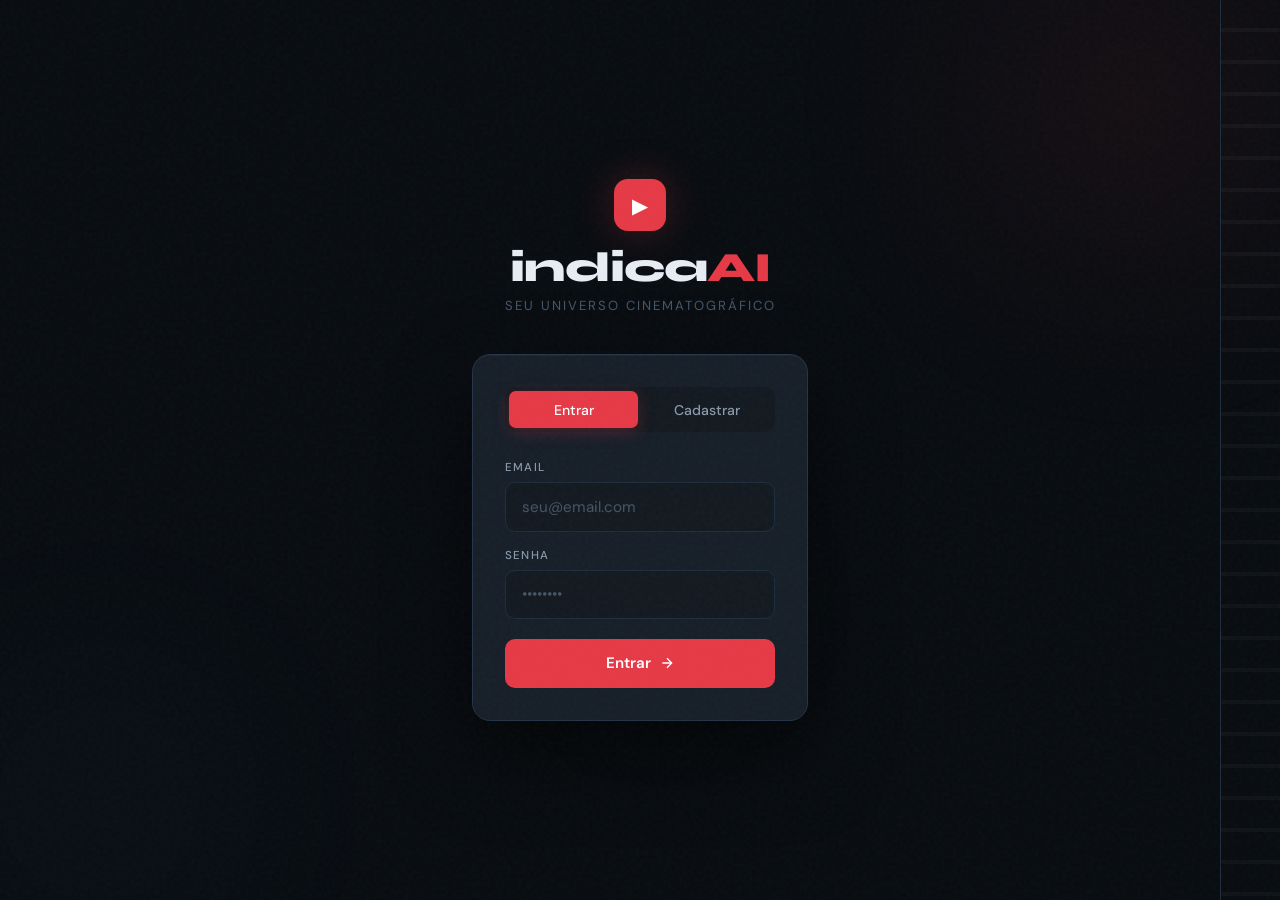
==== commit 698522e5: "feat: Responsividade" ====
--- a/index.html
+++ b/index.html
@@ -2,7 +2,7 @@
 <html lang="pt-BR">
 <head>
 <meta charset="UTF-8">
-<meta name="viewport" content="width=device-width, initial-scale=1.0">
+<meta name="viewport" content="width=device-width, initial-scale=1.0, maximum-scale=1.0">
 <title>indicaAI</title>
 <link rel="preconnect" href="https://fonts.googleapis.com">
 <link href="https://fonts.googleapis.com/css2?family=Syne:wght@400;500;600;700;800&family=DM+Sans:ital,wght@0,300;0,400;0,500;1,300&display=swap" rel="stylesheet">
@@ -20,17 +20,14 @@
   </div>
   <div class="auth-wrap">
     <div class="auth-brand">
-      <div class="brand-mark">
-        <span class="brand-icon">▶</span>
-      </div>
+      <div class="brand-mark"><span class="brand-icon">▶</span></div>
       <h1 class="brand-name">indica<span>AI</span></h1>
       <p class="brand-tagline">Seu universo cinematográfico</p>
     </div>
     <div class="auth-card">
       <div class="auth-tabs">
-        <button class="atab active" data-tab="login" onclick="authTab('login',this)">Entrar</button>
-        <button class="atab" data-tab="reg" onclick="authTab('reg',this)">Cadastrar</button>
-        <div class="atab-slider"></div>
+        <button class="atab active" onclick="authTab('login',this)">Entrar</button>
+        <button class="atab" onclick="authTab('reg',this)">Cadastrar</button>
       </div>
       <div id="f-login" class="auth-form">
         <div class="field-group">
@@ -73,48 +70,57 @@
 <!-- APP PAGE -->
 <div id="app-page" class="page">
 
-  <!-- SIDEBAR NAV -->
+  <!-- SIDEBAR (desktop only) -->
   <aside class="sidebar">
     <div class="sb-brand">
       <span class="sb-icon">▶</span>
       <span class="sb-name">indica<em>AI</em></span>
     </div>
     <nav class="sb-nav">
-      <button class="sb-item active" onclick="goTo('feed',this)" data-sec="feed">
+      <button class="sb-item active" onclick="goTo('feed',this)">
         <svg width="18" height="18" viewBox="0 0 24 24" fill="none" stroke="currentColor" stroke-width="1.8"><rect x="3" y="3" width="7" height="7"/><rect x="14" y="3" width="7" height="7"/><rect x="14" y="14" width="7" height="7"/><rect x="3" y="14" width="7" height="7"/></svg>
         <span>Feed</span>
       </button>
-      <button class="sb-item" onclick="goTo('search',this)" data-sec="search">
+      <button class="sb-item" onclick="goTo('search',this)">
         <svg width="18" height="18" viewBox="0 0 24 24" fill="none" stroke="currentColor" stroke-width="1.8"><circle cx="11" cy="11" r="8"/><path d="m21 21-4.35-4.35"/></svg>
         <span>Buscar</span>
       </button>
-      <button class="sb-item" onclick="goTo('list',this)" data-sec="list">
+      <button class="sb-item" onclick="goTo('list',this)">
         <svg width="18" height="18" viewBox="0 0 24 24" fill="none" stroke="currentColor" stroke-width="1.8"><path d="M9 5H7a2 2 0 0 0-2 2v12a2 2 0 0 0 2 2h10a2 2 0 0 0 2-2V7a2 2 0 0 0-2-2h-2"/><rect x="9" y="3" width="6" height="4" rx="1"/><path d="m9 14 2 2 4-4"/></svg>
         <span>Minha Lista</span>
       </button>
-      <button class="sb-item" onclick="goTo('reviews',this)" data-sec="reviews">
+      <button class="sb-item" onclick="goTo('reviews',this)">
         <svg width="18" height="18" viewBox="0 0 24 24" fill="none" stroke="currentColor" stroke-width="1.8"><polygon points="12 2 15.09 8.26 22 9.27 17 14.14 18.18 21.02 12 17.77 5.82 21.02 7 14.14 2 9.27 8.91 8.26 12 2"/></svg>
         <span>Reviews</span>
       </button>
-      <button class="sb-item" onclick="goTo('recs',this)" data-sec="recs">
+      <button class="sb-item" onclick="goTo('recs',this)">
         <svg width="18" height="18" viewBox="0 0 24 24" fill="none" stroke="currentColor" stroke-width="1.8"><path d="M12 2a10 10 0 1 0 10 10"/><path d="M12 12 22 2"/><path d="M17 2h5v5"/></svg>
         <span>Recomendações</span>
       </button>
-      <button class="sb-item" onclick="goTo('profile',this)" data-sec="profile">
+      <button class="sb-item" onclick="goTo('profile',this)">
         <svg width="18" height="18" viewBox="0 0 24 24" fill="none" stroke="currentColor" stroke-width="1.8"><circle cx="12" cy="8" r="4"/><path d="M4 20c0-4 3.6-7 8-7s8 3 8 7"/></svg>
         <span>Perfil</span>
       </button>
     </nav>
     <div class="sb-footer">
-      <div class="sb-user">
-        <div class="sb-av" id="sb-av"></div>
-        <span class="sb-uname" id="sb-uname"></span>
-      </div>
+      <div class="sb-av" id="sb-av"></div>
+      <span class="sb-uname" id="sb-uname"></span>
       <button class="sb-logout" onclick="logout()" title="Sair">
         <svg width="16" height="16" viewBox="0 0 24 24" fill="none" stroke="currentColor" stroke-width="1.8"><path d="M9 21H5a2 2 0 0 1-2-2V5a2 2 0 0 1 2-2h4"/><polyline points="16 17 21 12 16 7"/><line x1="21" y1="12" x2="9" y2="12"/></svg>
       </button>
     </div>
   </aside>
+
+  <!-- MOBILE TOP BAR -->
+  <div class="mobile-topbar">
+    <div class="mob-brand">indica<em>AI</em></div>
+    <div class="mob-right">
+      <div class="sb-av" id="mob-av"></div>
+      <button class="sb-logout" onclick="logout()">
+        <svg width="16" height="16" viewBox="0 0 24 24" fill="none" stroke="currentColor" stroke-width="1.8"><path d="M9 21H5a2 2 0 0 1-2-2V5a2 2 0 0 1 2-2h4"/><polyline points="16 17 21 12 16 7"/><line x1="21" y1="12" x2="9" y2="12"/></svg>
+      </button>
+    </div>
+  </div>
 
   <!-- MAIN CONTENT -->
   <main class="app-main">
@@ -129,7 +135,7 @@
         <div class="feed-search-wrap">
           <div class="feed-search-box">
             <svg width="16" height="16" viewBox="0 0 24 24" fill="none" stroke="currentColor" stroke-width="2"><circle cx="11" cy="11" r="8"/><path d="m21 21-4.35-4.35"/></svg>
-            <input type="text" id="feed-search-input" placeholder="Pesquisar usuário..." oninput="searchUser(this.value)">
+            <input type="text" id="feed-search-input" placeholder="Pesquisar usuário..." oninput="searchUser(this.value)" autocomplete="off">
           </div>
           <div class="user-search-results" id="user-search-results"></div>
         </div>
@@ -211,19 +217,52 @@
         </div>
       </div>
       <div id="r-profile"></div>
-
       <div class="pub-search-section">
         <h3 class="pub-search-title">Buscar Perfil Público</h3>
+        <div class="pub-search-bar">
+          <svg width="16" height="16" viewBox="0 0 24 24" fill="none" stroke="currentColor" stroke-width="2"><circle cx="12" cy="8" r="4"/><path d="M4 20c0-4 3.6-7 8-7s8 3 8 7"/></svg>
+          <input type="text" id="pub-username" placeholder="@username">
+          <button class="btn-pub-search" onclick="loadPub()">Ver</button>
+        </div>
         <div id="r-pub"></div>
       </div>
     </div>
 
   </main>
+
+  <!-- MOBILE BOTTOM NAV -->
+  <nav class="mob-nav">
+    <button class="mob-item active" onclick="goTo('feed',this)">
+      <svg width="20" height="20" viewBox="0 0 24 24" fill="none" stroke="currentColor" stroke-width="1.8"><rect x="3" y="3" width="7" height="7"/><rect x="14" y="3" width="7" height="7"/><rect x="14" y="14" width="7" height="7"/><rect x="3" y="14" width="7" height="7"/></svg>
+      <span>Feed</span>
+    </button>
+    <button class="mob-item" onclick="goTo('search',this)">
+      <svg width="20" height="20" viewBox="0 0 24 24" fill="none" stroke="currentColor" stroke-width="1.8"><circle cx="11" cy="11" r="8"/><path d="m21 21-4.35-4.35"/></svg>
+      <span>Buscar</span>
+    </button>
+    <button class="mob-item" onclick="goTo('list',this)">
+      <svg width="20" height="20" viewBox="0 0 24 24" fill="none" stroke="currentColor" stroke-width="1.8"><path d="M9 5H7a2 2 0 0 0-2 2v12a2 2 0 0 0 2 2h10a2 2 0 0 0 2-2V7a2 2 0 0 0-2-2h-2"/><rect x="9" y="3" width="6" height="4" rx="1"/><path d="m9 14 2 2 4-4"/></svg>
+      <span>Lista</span>
+    </button>
+    <button class="mob-item" onclick="goTo('reviews',this)">
+      <svg width="20" height="20" viewBox="0 0 24 24" fill="none" stroke="currentColor" stroke-width="1.8"><polygon points="12 2 15.09 8.26 22 9.27 17 14.14 18.18 21.02 12 17.77 5.82 21.02 7 14.14 2 9.27 8.91 8.26 12 2"/></svg>
+      <span>Reviews</span>
+    </button>
+    <button class="mob-item" onclick="goTo('recs',this)">
+      <svg width="20" height="20" viewBox="0 0 24 24" fill="none" stroke="currentColor" stroke-width="1.8"><path d="M12 2a10 10 0 1 0 10 10"/><path d="M12 12 22 2"/><path d="M17 2h5v5"/></svg>
+      <span>IA</span>
+    </button>
+    <button class="mob-item" onclick="goTo('profile',this)">
+      <svg width="20" height="20" viewBox="0 0 24 24" fill="none" stroke="currentColor" stroke-width="1.8"><circle cx="12" cy="8" r="4"/><path d="M4 20c0-4 3.6-7 8-7s8 3 8 7"/></svg>
+      <span>Perfil</span>
+    </button>
+  </nav>
+
 </div>
 
 <!-- MOVIE DETAIL MODAL -->
 <div class="modal-overlay" id="detail-ov" onclick="closeDM(event)">
-  <div class="movie-modal" id="detail-modal">
+  <div class="movie-modal">
     <button class="modal-close" onclick="closeDM(null,true)">
       <svg width="16" height="16" viewBox="0 0 24 24" fill="none" stroke="currentColor" stroke-width="2"><path d="M18 6 6 18M6 6l12 12"/></svg>
     </button>
@@ -238,6 +277,7 @@
         <button class="mm-btn" onclick="addListFromModal('ASSISTINDO')">▶ Assistindo</button>
         <button class="mm-btn mm-btn-primary" onclick="addListFromModal('ASSISTIDO')">✅ Já Assisti</button>
         <button class="mm-btn" onclick="addListFromModal('ABANDONEI')">✕ Abandonei</button>
+        <button class="mm-btn mm-btn-review" onclick="addAndReviewFromModal()">✍️ Já vi — fazer review</button>
       </div>
     </div>
   </div>
@@ -248,7 +288,7 @@
   <div class="review-modal">
     <div class="rm-header">
       <div class="rm-title" id="rev-ttl">Nova Review</div>
-      <button class="modal-close" onclick="closeRM()">
+      <button class="modal-close-inline" onclick="closeRM()">
         <svg width="16" height="16" viewBox="0 0 24 24" fill="none" stroke="currentColor" stroke-width="2"><path d="M18 6 6 18M6 6l12 12"/></svg>
       </button>
     </div>
@@ -270,7 +310,7 @@
 
 <!-- PUBLIC PROFILE MODAL -->
 <div class="modal-overlay" id="pub-modal-ov" onclick="closePubModal(event)">
-  <div class="pub-modal" id="pub-modal-content">
+  <div class="pub-modal">
     <button class="modal-close" onclick="closePubModal(null,true)">
       <svg width="16" height="16" viewBox="0 0 24 24" fill="none" stroke="currentColor" stroke-width="2"><path d="M18 6 6 18M6 6l12 12"/></svg>
     </button>
@@ -278,8 +318,32 @@
   </div>
 </div>
 
+<!-- REC ADD MODAL -->
+<div class="modal-overlay" id="rec-add-ov" onclick="closeRecAdd(event)">
+  <div class="rec-add-modal">
+    <button class="modal-close" onclick="closeRecAdd(null,true)">
+      <svg width="16" height="16" viewBox="0 0 24 24" fill="none" stroke="currentColor" stroke-width="2"><path d="M18 6 6 18M6 6l12 12"/></svg>
+    </button>
+    <div class="rec-add-inner">
+      <div class="rec-add-poster" id="ra-poster"></div>
+      <div class="rec-add-content">
+        <div class="rec-ai-badge" style="margin-bottom:.6rem">✨ IA</div>
+        <div class="rec-add-title" id="ra-title"></div>
+        <div class="rec-add-reason" id="ra-reason"></div>
+        <div class="mm-actions-label" style="margin-top:1.25rem">Adicionar à lista</div>
+        <div class="mm-actions">
+          <button class="mm-btn" onclick="addRecToList('QUERO_VER')">🎬 Quero Ver</button>
+          <button class="mm-btn" onclick="addRecToList('ASSISTINDO')">▶ Assistindo</button>
+          <button class="mm-btn mm-btn-primary" onclick="addRecToList('ASSISTIDO')">✅ Já Assisti</button>
+          <button class="mm-btn" onclick="addRecToList('ABANDONEI')">✕ Abandonei</button>
+          <button class="mm-btn mm-btn-review" onclick="addRecAndReview()">✍️ Já vi — fazer review</button>
+        </div>
+      </div>
+    </div>
+  </div>
+</div>
+
 <div class="toast" id="toast"></div>
-
 <script src="app.js"></script>
 </body>
 </html>
--- a/sytle.css
+++ b/sytle.css
@@ -1,8 +1,6 @@
 /* ==============================
    INDICAAI — DESIGN SYSTEM
-   Dark Cinematic / Editorial
 ============================== */
-
 :root {
   --bg:       #080c10;
   --bg2:      #0d1117;
@@ -11,27 +9,26 @@
   --surface2: #1c2532;
   --border:   #1e2d3d;
   --border2:  #253347;
-
   --red:      #e63946;
-  --red-dim:  rgba(230, 57, 70, 0.12);
-  --red-glow: rgba(230, 57, 70, 0.25);
+  --red-dim:  rgba(230,57,70,0.12);
+  --red-glow: rgba(230,57,70,0.25);
   --amber:    #f4a261;
-  --amber-dim:rgba(244, 162, 97, 0.12);
+  --amber-dim:rgba(244,162,97,0.12);
   --teal:     #2ec4b6;
-  --teal-dim: rgba(46, 196, 182, 0.1);
+  --teal-dim: rgba(46,196,182,0.1);
   --blue:     #4895ef;
-
   --text:     #e8edf3;
   --text2:    #8899aa;
   --muted:    #445566;
-
-  --r: 12px;
-  --r-lg: 18px;
-  --sidebar-w: 220px;
-}
-
-*, *::before, *::after { margin: 0; padding: 0; box-sizing: border-box; }
-html { scroll-behavior: smooth; }
+  --r:        12px;
+  --r-lg:     18px;
+  --sidebar-w:220px;
+  --mob-nav-h:64px;
+  --mob-top-h: 54px;
+}
+
+*, *::before, *::after { margin:0; padding:0; box-sizing:border-box; }
+html { scroll-behavior:smooth; }
 
 body {
   background: var(--bg);
@@ -42,1724 +39,539 @@
   -webkit-font-smoothing: antialiased;
 }
 
-/* Grain texture overlay */
 body::before {
-  content: '';
-  position: fixed;
-  inset: 0;
-  background-image: url("data:image/svg+xml,%3Csvg viewBox='0 0 256 256' xmlns='http://www.w3.org/2000/svg'%3E%3Cfilter id='n'%3E%3CfeTurbulence type='fractalNoise' baseFrequency='0.9' numOctaves='4' stitchTiles='stitch'/%3E%3C/filter%3E%3Crect width='100%25' height='100%25' filter='url(%23n)' opacity='0.035'/%3E%3C/svg%3E");
-  pointer-events: none;
-  z-index: 9999;
-}
-
-/* ============================
-   PAGE SYSTEM
-============================ */
-.page { display: none; }
-.page.active { display: flex; }
-
+  content:'';
+  position:fixed; inset:0;
+  background-image:url("data:image/svg+xml,%3Csvg viewBox='0 0 256 256' xmlns='http://www.w3.org/2000/svg'%3E%3Cfilter id='n'%3E%3CfeTurbulence type='fractalNoise' baseFrequency='0.9' numOctaves='4' stitchTiles='stitch'/%3E%3C/filter%3E%3Crect width='100%25' height='100%25' filter='url(%23n)' opacity='0.03'/%3E%3C/svg%3E");
+  pointer-events:none; z-index:9999;
+}
+
+.page { display:none; }
+.page.active { display:flex; }
 
 /* ============================
    AUTH
 ============================ */
 #auth-page {
-  min-height: 100vh;
-  align-items: center;
-  justify-content: center;
-  position: relative;
-  overflow: hidden;
-  background: var(--bg);
-}
-
-.auth-bg {
-  position: fixed;
-  inset: 0;
-  pointer-events: none;
-}
-
-.auth-orb {
-  position: absolute;
-  border-radius: 50%;
-  filter: blur(100px);
-  opacity: 0.5;
-}
-
-.orb1 {
-  width: 500px; height: 500px;
-  background: radial-gradient(circle, rgba(230,57,70,0.2) 0%, transparent 70%);
-  top: -150px; right: -100px;
-}
-.orb2 {
-  width: 400px; height: 400px;
-  background: radial-gradient(circle, rgba(72,149,239,0.12) 0%, transparent 70%);
-  bottom: -100px; left: -100px;
-}
-.orb3 {
-  width: 300px; height: 300px;
-  background: radial-gradient(circle, rgba(46,196,182,0.08) 0%, transparent 70%);
-  top: 50%; left: 40%;
-}
+  min-height:100vh;
+  align-items:center;
+  justify-content:center;
+  position:relative;
+  overflow:hidden;
+}
+
+.auth-bg { position:fixed; inset:0; pointer-events:none; }
+.auth-orb { position:absolute; border-radius:50%; filter:blur(100px); opacity:.5; }
+.orb1 { width:500px;height:500px;background:radial-gradient(circle,rgba(230,57,70,.2) 0%,transparent 70%);top:-150px;right:-100px; }
+.orb2 { width:400px;height:400px;background:radial-gradient(circle,rgba(72,149,239,.12) 0%,transparent 70%);bottom:-100px;left:-100px; }
+.orb3 { width:300px;height:300px;background:radial-gradient(circle,rgba(46,196,182,.08) 0%,transparent 70%);top:50%;left:40%; }
 
 .auth-film-strip {
-  position: absolute;
-  right: 0;
-  top: 0;
-  bottom: 0;
-  width: 60px;
-  background: repeating-linear-gradient(
-    to bottom,
-    transparent 0px,
-    transparent 28px,
-    rgba(255,255,255,0.03) 28px,
-    rgba(255,255,255,0.03) 32px
-  );
-  border-left: 1px solid var(--border);
+  position:absolute;right:0;top:0;bottom:0;width:60px;
+  background:repeating-linear-gradient(to bottom,transparent 0,transparent 28px,rgba(255,255,255,.03) 28px,rgba(255,255,255,.03) 32px);
+  border-left:1px solid var(--border);
 }
 
 .auth-wrap {
-  position: relative;
-  z-index: 10;
-  width: 100%;
-  max-width: 400px;
-  padding: 2rem;
-  animation: fadeUp 0.6s ease;
-}
-
-@keyframes fadeUp {
-  from { opacity: 0; transform: translateY(20px); }
-  to   { opacity: 1; transform: translateY(0); }
-}
-
-.auth-brand {
-  text-align: center;
-  margin-bottom: 2.5rem;
-}
-
-.brand-mark {
-  width: 52px;
-  height: 52px;
-  background: var(--red);
-  border-radius: 14px;
-  display: inline-flex;
-  align-items: center;
-  justify-content: center;
-  margin-bottom: 1rem;
-  box-shadow: 0 0 40px var(--red-glow);
-}
-
-.brand-icon {
-  font-size: 1.3rem;
-  color: white;
-}
-
-.brand-name {
-  font-family: 'Syne', sans-serif;
-  font-size: 2.6rem;
-  font-weight: 800;
-  letter-spacing: -1px;
-  color: var(--text);
-  line-height: 1;
-}
-
-.brand-name span {
-  color: var(--red);
-}
-
-.brand-tagline {
-  color: var(--muted);
-  font-size: 0.82rem;
-  letter-spacing: 2px;
-  text-transform: uppercase;
-  margin-top: 0.5rem;
-}
+  position:relative;z-index:10;
+  width:100%;max-width:400px;padding:2rem;
+  animation:fadeUp .6s ease;
+}
+
+@keyframes fadeUp { from{opacity:0;transform:translateY(20px)} to{opacity:1;transform:translateY(0)} }
+
+.auth-brand { text-align:center;margin-bottom:2.5rem; }
+.brand-mark { width:52px;height:52px;background:var(--red);border-radius:14px;display:inline-flex;align-items:center;justify-content:center;margin-bottom:1rem;box-shadow:0 0 40px var(--red-glow); }
+.brand-icon { font-size:1.3rem;color:white; }
+.brand-name { font-family:'Syne',sans-serif;font-size:2.6rem;font-weight:800;letter-spacing:-1px;line-height:1; }
+.brand-name span { color:var(--red); }
+.brand-tagline { color:var(--muted);font-size:.82rem;letter-spacing:2px;text-transform:uppercase;margin-top:.5rem; }
 
 .auth-card {
-  background: var(--surface);
-  border: 1px solid var(--border2);
-  border-radius: var(--r-lg);
-  padding: 2rem;
-  box-shadow: 0 32px 80px rgba(0,0,0,0.6), inset 0 1px 0 rgba(255,255,255,0.04);
-}
-
-.auth-tabs {
-  display: flex;
-  background: var(--bg3);
-  border-radius: 10px;
-  padding: 4px;
-  margin-bottom: 1.75rem;
-  position: relative;
-  gap: 4px;
-}
-
-.atab {
-  flex: 1;
-  padding: 0.6rem;
-  background: transparent;
-  border: none;
-  color: var(--text2);
-  font-family: 'DM Sans', sans-serif;
-  font-size: 0.88rem;
-  font-weight: 500;
-  cursor: pointer;
-  border-radius: 7px;
-  transition: all 0.2s;
-  position: relative;
-  z-index: 1;
-}
-
-.atab.active {
-  background: var(--red);
-  color: white;
-  box-shadow: 0 4px 16px var(--red-glow);
-}
-
-.auth-form { display: flex; flex-direction: column; gap: 1rem; }
-
-.field-group label {
-  display: block;
-  font-size: 0.72rem;
-  font-weight: 500;
-  letter-spacing: 1.2px;
-  text-transform: uppercase;
-  color: var(--text2);
-  margin-bottom: 0.45rem;
-}
-
-.field-group input {
-  width: 100%;
-  padding: 0.85rem 1rem;
-  background: var(--bg3);
-  border: 1px solid var(--border);
-  border-radius: 10px;
-  color: var(--text);
-  font-family: 'DM Sans', sans-serif;
-  font-size: 0.95rem;
-  outline: none;
-  transition: border-color 0.2s, box-shadow 0.2s;
-}
-
-.field-group input:focus {
-  border-color: var(--red);
-  box-shadow: 0 0 0 3px var(--red-dim);
-}
-
-.field-group input::placeholder { color: var(--muted); }
-
-.btn-primary {
-  display: flex;
-  align-items: center;
-  justify-content: center;
-  gap: 0.5rem;
-  padding: 0.9rem;
-  background: var(--red);
-  border: none;
-  border-radius: 10px;
-  color: white;
-  font-family: 'DM Sans', sans-serif;
-  font-size: 0.95rem;
-  font-weight: 600;
-  cursor: pointer;
-  transition: all 0.2s;
-  margin-top: 0.25rem;
-}
-
-.btn-primary:hover {
-  background: #ff4757;
-  transform: translateY(-2px);
-  box-shadow: 0 8px 24px var(--red-glow);
-}
-
-.form-err {
-  color: var(--red);
-  font-size: 0.82rem;
-  text-align: center;
-  display: none;
-  padding: 0.5rem;
-  background: var(--red-dim);
-  border-radius: 8px;
-}
-
+  background:var(--surface);border:1px solid var(--border2);
+  border-radius:var(--r-lg);padding:2rem;
+  box-shadow:0 32px 80px rgba(0,0,0,.6),inset 0 1px 0 rgba(255,255,255,.04);
+}
+
+.auth-tabs { display:flex;background:var(--bg3);border-radius:10px;padding:4px;margin-bottom:1.75rem;gap:4px; }
+.atab { flex:1;padding:.6rem;background:transparent;border:none;color:var(--text2);font-family:'DM Sans',sans-serif;font-size:.88rem;font-weight:500;cursor:pointer;border-radius:7px;transition:all .2s; }
+.atab.active { background:var(--red);color:white;box-shadow:0 4px 16px var(--red-glow); }
+
+.auth-form { display:flex;flex-direction:column;gap:1rem; }
+.field-group label { display:block;font-size:.72rem;font-weight:500;letter-spacing:1.2px;text-transform:uppercase;color:var(--text2);margin-bottom:.45rem; }
+.field-group input { width:100%;padding:.85rem 1rem;background:var(--bg3);border:1px solid var(--border);border-radius:10px;color:var(--text);font-family:'DM Sans',sans-serif;font-size:.95rem;outline:none;transition:border-color .2s,box-shadow .2s; }
+.field-group input:focus { border-color:var(--red);box-shadow:0 0 0 3px var(--red-dim); }
+.field-group input::placeholder { color:var(--muted); }
+
+.btn-primary { display:flex;align-items:center;justify-content:center;gap:.5rem;padding:.9rem;background:var(--red);border:none;border-radius:10px;color:white;font-family:'DM Sans',sans-serif;font-size:.95rem;font-weight:600;cursor:pointer;transition:all .2s;margin-top:.25rem; }
+.btn-primary:hover { background:#ff4757;transform:translateY(-2px);box-shadow:0 8px 24px var(--red-glow); }
+
+.form-err { color:var(--red);font-size:.82rem;text-align:center;display:none;padding:.5rem;background:var(--red-dim);border-radius:8px; }
 
 /* ============================
    APP LAYOUT
 ============================ */
 #app-page {
-  min-height: 100vh;
-  flex-direction: row;
+  min-height:100vh;
+  flex-direction:row;
+  position:relative;
 }
 
 /* SIDEBAR */
 .sidebar {
-  width: var(--sidebar-w);
-  flex-shrink: 0;
-  background: var(--bg2);
-  border-right: 1px solid var(--border);
-  display: flex;
-  flex-direction: column;
-  position: sticky;
-  top: 0;
-  height: 100vh;
-  overflow: hidden;
-}
-
-.sb-brand {
-  display: flex;
-  align-items: center;
-  gap: 0.6rem;
-  padding: 1.5rem 1.25rem;
-  border-bottom: 1px solid var(--border);
-}
-
-.sb-icon {
-  width: 30px;
-  height: 30px;
-  background: var(--red);
-  border-radius: 8px;
-  display: flex;
-  align-items: center;
-  justify-content: center;
-  font-size: 0.75rem;
-  color: white;
-  flex-shrink: 0;
-}
-
-.sb-name {
-  font-family: 'Syne', sans-serif;
-  font-size: 1.15rem;
-  font-weight: 700;
-  color: var(--text);
-  letter-spacing: -0.3px;
-}
-
-.sb-name em {
-  font-style: normal;
-  color: var(--red);
-}
-
-.sb-nav {
-  flex: 1;
-  padding: 1rem 0.75rem;
-  display: flex;
-  flex-direction: column;
-  gap: 2px;
-  overflow-y: auto;
-}
-
-.sb-item {
-  display: flex;
-  align-items: center;
-  gap: 0.75rem;
-  padding: 0.7rem 0.9rem;
-  background: transparent;
-  border: none;
-  border-radius: 10px;
-  color: var(--text2);
-  font-family: 'DM Sans', sans-serif;
-  font-size: 0.88rem;
-  font-weight: 500;
-  cursor: pointer;
-  transition: all 0.18s;
-  text-align: left;
-  width: 100%;
-}
-
-.sb-item svg { flex-shrink: 0; opacity: 0.7; }
-
-.sb-item:hover {
-  background: var(--bg3);
-  color: var(--text);
-}
-
-.sb-item:hover svg { opacity: 1; }
-
-.sb-item.active {
-  background: var(--red-dim);
-  color: var(--red);
-  font-weight: 600;
-}
-
-.sb-item.active svg { stroke: var(--red); opacity: 1; }
-
-.sb-footer {
-  padding: 1rem 0.75rem;
-  border-top: 1px solid var(--border);
-  display: flex;
-  align-items: center;
-  gap: 0.75rem;
-}
-
-.sb-av {
-  width: 32px;
-  height: 32px;
-  background: linear-gradient(135deg, var(--red), #4895ef);
-  border-radius: 50%;
-  display: flex;
-  align-items: center;
-  justify-content: center;
-  font-family: 'Syne', sans-serif;
-  font-weight: 700;
-  font-size: 0.85rem;
-  color: white;
-  flex-shrink: 0;
-}
-
-.sb-uname {
-  flex: 1;
-  font-size: 0.82rem;
-  font-weight: 500;
-  color: var(--text2);
-  overflow: hidden;
-  text-overflow: ellipsis;
-  white-space: nowrap;
-}
-
-.sb-logout {
-  background: transparent;
-  border: 1px solid var(--border);
-  border-radius: 8px;
-  color: var(--muted);
-  padding: 0.45rem;
-  cursor: pointer;
-  transition: all 0.2s;
-  display: flex;
-  align-items: center;
-}
-
-.sb-logout:hover { border-color: var(--red); color: var(--red); }
-
-/* MAIN CONTENT */
-.app-main {
-  flex: 1;
-  min-width: 0;
-  overflow-y: auto;
-  overflow-x: hidden;
-}
-
-.section { display: none; padding: 2.5rem; }
-.section.active { display: block; }
-
-.section-header {
-  display: flex;
-  align-items: flex-start;
-  justify-content: space-between;
-  margin-bottom: 2rem;
-  gap: 1rem;
-  flex-wrap: wrap;
-}
-
-.sec-title {
-  font-family: 'Syne', sans-serif;
-  font-size: 1.8rem;
-  font-weight: 800;
-  letter-spacing: -0.5px;
-  line-height: 1;
-}
-
-.sec-sub {
-  font-size: 0.82rem;
-  color: var(--text2);
-  margin-top: 0.3rem;
-}
-
+  width:var(--sidebar-w);flex-shrink:0;background:var(--bg2);
+  border-right:1px solid var(--border);display:flex;flex-direction:column;
+  position:sticky;top:0;height:100vh;overflow:hidden;
+}
+
+.sb-brand { display:flex;align-items:center;gap:.6rem;padding:1.5rem 1.25rem;border-bottom:1px solid var(--border); }
+.sb-icon { width:30px;height:30px;background:var(--red);border-radius:8px;display:flex;align-items:center;justify-content:center;font-size:.75rem;color:white;flex-shrink:0; }
+.sb-name { font-family:'Syne',sans-serif;font-size:1.15rem;font-weight:700;color:var(--text);letter-spacing:-.3px; }
+.sb-name em { font-style:normal;color:var(--red); }
+
+.sb-nav { flex:1;padding:1rem .75rem;display:flex;flex-direction:column;gap:2px;overflow-y:auto; }
+.sb-item { display:flex;align-items:center;gap:.75rem;padding:.7rem .9rem;background:transparent;border:none;border-radius:10px;color:var(--text2);font-family:'DM Sans',sans-serif;font-size:.88rem;font-weight:500;cursor:pointer;transition:all .18s;text-align:left;width:100%; }
+.sb-item svg { flex-shrink:0;opacity:.7; }
+.sb-item:hover { background:var(--bg3);color:var(--text); }
+.sb-item:hover svg { opacity:1; }
+.sb-item.active { background:var(--red-dim);color:var(--red);font-weight:600; }
+.sb-item.active svg { stroke:var(--red);opacity:1; }
+
+.sb-footer { padding:1rem .75rem;border-top:1px solid var(--border);display:flex;align-items:center;gap:.75rem; }
+.sb-av { width:32px;height:32px;background:linear-gradient(135deg,var(--red),#4895ef);border-radius:50%;display:flex;align-items:center;justify-content:center;font-family:'Syne',sans-serif;font-weight:700;font-size:.85rem;color:white;flex-shrink:0; }
+.sb-uname { flex:1;font-size:.82rem;font-weight:500;color:var(--text2);overflow:hidden;text-overflow:ellipsis;white-space:nowrap; }
+.sb-logout { background:transparent;border:1px solid var(--border);border-radius:8px;color:var(--muted);padding:.45rem;cursor:pointer;transition:all .2s;display:flex;align-items:center; }
+.sb-logout:hover { border-color:var(--red);color:var(--red); }
+
+/* MOBILE TOP BAR — hidden on desktop */
+.mobile-topbar { display:none; }
+
+/* MAIN */
+.app-main { flex:1;min-width:0;overflow-y:auto;overflow-x:hidden; }
+.section { display:none;padding:2.5rem; }
+.section.active { display:block; }
+
+.section-header { display:flex;align-items:flex-start;justify-content:space-between;margin-bottom:2rem;gap:1rem;flex-wrap:wrap; }
+.sec-title { font-family:'Syne',sans-serif;font-size:1.8rem;font-weight:800;letter-spacing:-.5px;line-height:1; }
+.sec-sub { font-size:.82rem;color:var(--text2);margin-top:.3rem; }
+
+/* MOBILE BOTTOM NAV — hidden on desktop */
+.mob-nav { display:none; }
 
 /* ============================
    FEED
 ============================ */
-.feed-search-wrap {
-  position: relative;
-  min-width: 280px;
-}
-
-.feed-search-box {
-  display: flex;
-  align-items: center;
-  gap: 0.6rem;
-  background: var(--surface);
-  border: 1px solid var(--border2);
-  border-radius: 10px;
-  padding: 0.6rem 1rem;
-}
-
-.feed-search-box svg { color: var(--muted); flex-shrink: 0; }
-
-.feed-search-box input {
-  background: transparent;
-  border: none;
-  outline: none;
-  color: var(--text);
-  font-family: 'DM Sans', sans-serif;
-  font-size: 0.88rem;
-  width: 100%;
-}
-
-.feed-search-box input::placeholder { color: var(--muted); }
-
-.user-search-results {
-  position: absolute;
-  top: calc(100% + 6px);
-  left: 0;
-  right: 0;
-  background: var(--surface);
-  border: 1px solid var(--border2);
-  border-radius: 10px;
-  overflow: hidden;
-  box-shadow: 0 16px 40px rgba(0,0,0,0.5);
-  z-index: 100;
-  display: none;
-}
-
-.user-search-results.open { display: block; }
-
-.user-result-item {
-  display: flex;
-  align-items: center;
-  gap: 0.75rem;
-  padding: 0.75rem 1rem;
-  cursor: pointer;
-  transition: background 0.15s;
-  border-bottom: 1px solid var(--border);
-}
-
-.user-result-item:last-child { border-bottom: none; }
-.user-result-item:hover { background: var(--bg3); }
-
-.user-result-av {
-  width: 32px;
-  height: 32px;
-  border-radius: 50%;
-  background: linear-gradient(135deg, var(--red), var(--blue));
-  display: flex;
-  align-items: center;
-  justify-content: center;
-  font-family: 'Syne', sans-serif;
-  font-weight: 700;
-  font-size: 0.8rem;
-  color: white;
-  flex-shrink: 0;
-}
-
-.user-result-name {
-  font-size: 0.88rem;
-  font-weight: 500;
-}
-
-.user-result-sub {
-  font-size: 0.75rem;
-  color: var(--text2);
-}
-
-/* Feed grid — Instagram style */
-.feed-grid {
-  display: grid;
-  grid-template-columns: repeat(auto-fill, minmax(320px, 1fr));
-  gap: 1.25rem;
-}
-
-.feed-card {
-  background: var(--surface);
-  border: 1px solid var(--border);
-  border-radius: var(--r-lg);
-  overflow: hidden;
-  transition: all 0.25s;
-}
-
-.feed-card:hover {
-  border-color: var(--border2);
-  transform: translateY(-3px);
-  box-shadow: 0 16px 48px rgba(0,0,0,0.4);
-}
-
-.fc-header {
-  display: flex;
-  align-items: center;
-  gap: 0.7rem;
-  padding: 1rem 1.25rem 0.9rem;
-  border-bottom: 1px solid var(--border);
-}
-
-.fc-av {
-  width: 34px;
-  height: 34px;
-  border-radius: 50%;
-  background: linear-gradient(135deg, var(--red), var(--blue));
-  display: flex;
-  align-items: center;
-  justify-content: center;
-  font-family: 'Syne', sans-serif;
-  font-weight: 700;
-  font-size: 0.82rem;
-  color: white;
-  flex-shrink: 0;
-}
-
-.fc-username {
-  font-size: 0.88rem;
-  font-weight: 600;
-  cursor: pointer;
-  transition: color 0.2s;
-}
-
-.fc-username:hover { color: var(--red); }
-
-.fc-nota {
-  margin-left: auto;
-  display: flex;
-  align-items: center;
-  gap: 0.3rem;
-  background: var(--amber-dim);
-  border: 1px solid rgba(244,162,97,0.2);
-  border-radius: 20px;
-  padding: 0.2rem 0.6rem;
-  font-size: 0.78rem;
-  font-weight: 700;
-  color: var(--amber);
-}
-
-.fc-body {
-  display: flex;
-  gap: 0;
-}
-
-.fc-poster {
-  width: 90px;
-  flex-shrink: 0;
-  background: var(--bg3);
-}
-
-.fc-poster img {
-  width: 100%;
-  height: 100%;
-  object-fit: cover;
-  display: block;
-}
-
-.fc-poster-ph {
-  width: 100%;
-  height: 100%;
-  min-height: 120px;
-  display: flex;
-  align-items: center;
-  justify-content: center;
-  font-size: 2rem;
-  color: var(--muted);
-}
-
-.fc-info {
-  flex: 1;
-  padding: 1rem 1.25rem;
-}
-
-.fc-movie-title {
-  font-family: 'Syne', sans-serif;
-  font-size: 1rem;
-  font-weight: 700;
-  margin-bottom: 0.5rem;
-  line-height: 1.3;
-}
-
-.fc-desc {
-  font-size: 0.84rem;
-  color: var(--text2);
-  line-height: 1.65;
-  font-style: italic;
-  display: -webkit-box;
-  -webkit-line-clamp: 3;
-  -webkit-box-orient: vertical;
-  overflow: hidden;
-}
-
-.fc-no-desc {
-  font-size: 0.82rem;
-  color: var(--muted);
-  font-style: italic;
-}
-
+.feed-search-wrap { position:relative;min-width:280px; }
+.feed-search-box { display:flex;align-items:center;gap:.6rem;background:var(--surface);border:1px solid var(--border2);border-radius:10px;padding:.6rem 1rem; }
+.feed-search-box svg { color:var(--muted);flex-shrink:0; }
+.feed-search-box input { background:transparent;border:none;outline:none;color:var(--text);font-family:'DM Sans',sans-serif;font-size:.88rem;width:100%; }
+.feed-search-box input::placeholder { color:var(--muted); }
+
+.user-search-results { position:absolute;top:calc(100% + 6px);left:0;right:0;background:var(--surface);border:1px solid var(--border2);border-radius:10px;overflow:hidden;box-shadow:0 16px 40px rgba(0,0,0,.5);z-index:100;display:none; }
+.user-search-results.open { display:block; }
+.user-result-item { display:flex;align-items:center;gap:.75rem;padding:.75rem 1rem;cursor:pointer;transition:background .15s;border-bottom:1px solid var(--border); }
+.user-result-item:last-child { border-bottom:none; }
+.user-result-item:hover { background:var(--bg3); }
+.user-result-av { width:32px;height:32px;border-radius:50%;background:linear-gradient(135deg,var(--red),var(--blue));display:flex;align-items:center;justify-content:center;font-family:'Syne',sans-serif;font-weight:700;font-size:.8rem;color:white;flex-shrink:0; }
+.user-result-name { font-size:.88rem;font-weight:500; }
+.user-result-sub { font-size:.75rem;color:var(--text2); }
+
+.feed-grid { display:grid;grid-template-columns:repeat(auto-fill,minmax(320px,1fr));gap:1.25rem; }
+
+.feed-card { background:var(--surface);border:1px solid var(--border);border-radius:var(--r-lg);overflow:hidden;transition:all .25s; }
+.feed-card:hover { border-color:var(--border2);transform:translateY(-3px);box-shadow:0 16px 48px rgba(0,0,0,.4); }
+
+.fc-header { display:flex;align-items:center;gap:.7rem;padding:1rem 1.25rem .9rem;border-bottom:1px solid var(--border); }
+.fc-av { width:34px;height:34px;border-radius:50%;background:linear-gradient(135deg,var(--red),var(--blue));display:flex;align-items:center;justify-content:center;font-family:'Syne',sans-serif;font-weight:700;font-size:.82rem;color:white;flex-shrink:0; }
+.fc-username { font-size:.88rem;font-weight:600;cursor:pointer;transition:color .2s; }
+.fc-username:hover { color:var(--red); }
+.fc-nota { margin-left:auto;display:flex;align-items:center;gap:.3rem;background:var(--amber-dim);border:1px solid rgba(244,162,97,.2);border-radius:20px;padding:.2rem .6rem;font-size:.78rem;font-weight:700;color:var(--amber); }
+
+.fc-body { display:flex; }
+.fc-poster { width:90px;flex-shrink:0;background:var(--bg3); }
+.fc-poster img { width:100%;height:100%;object-fit:cover;display:block; }
+.fc-poster-ph { width:100%;height:100%;min-height:120px;display:flex;align-items:center;justify-content:center;font-size:2rem;color:var(--muted); }
+.fc-info { flex:1;padding:1rem 1.25rem; }
+.fc-movie-title { font-family:'Syne',sans-serif;font-size:1rem;font-weight:700;margin-bottom:.5rem;line-height:1.3; }
+.fc-desc { font-size:.84rem;color:var(--text2);line-height:1.65;font-style:italic;display:-webkit-box;-webkit-line-clamp:3;-webkit-box-orient:vertical;overflow:hidden; }
+.fc-no-desc { font-size:.82rem;color:var(--muted);font-style:italic; }
 
 /* ============================
    SEARCH
 ============================ */
-.search-bar {
-  display: flex;
-  align-items: center;
-  gap: 0.75rem;
-  background: var(--surface);
-  border: 1px solid var(--border2);
-  border-radius: var(--r-lg);
-  padding: 0.9rem 1.25rem;
-  margin-bottom: 2rem;
-  transition: border-color 0.2s;
-}
-
-.search-bar:focus-within {
-  border-color: var(--red);
-  box-shadow: 0 0 0 3px var(--red-dim);
-}
-
-.search-bar svg { color: var(--muted); flex-shrink: 0; }
-
-.search-bar input {
-  flex: 1;
-  background: transparent;
-  border: none;
-  outline: none;
-  color: var(--text);
-  font-family: 'DM Sans', sans-serif;
-  font-size: 1rem;
-}
-
-.search-bar input::placeholder { color: var(--muted); }
-
-.btn-search {
-  padding: 0.55rem 1.25rem;
-  background: var(--red);
-  border: none;
-  border-radius: 8px;
-  color: white;
-  font-family: 'DM Sans', sans-serif;
-  font-size: 0.88rem;
-  font-weight: 600;
-  cursor: pointer;
-  transition: all 0.2s;
-  white-space: nowrap;
-}
-
-.btn-search:hover {
-  background: #ff4757;
-  box-shadow: 0 4px 16px var(--red-glow);
-}
-
-/* MOVIE GRID */
-.movie-grid {
-  display: grid;
-  grid-template-columns: repeat(auto-fill, minmax(160px, 1fr));
-  gap: 1.25rem;
-}
-
-.mcard {
-  background: var(--surface);
-  border: 1px solid var(--border);
-  border-radius: var(--r);
-  overflow: hidden;
-  cursor: pointer;
-  transition: all 0.25s;
-  position: relative;
-}
-
-.mcard:hover {
-  border-color: var(--red);
-  transform: translateY(-6px);
-  box-shadow: 0 20px 50px rgba(0,0,0,0.5), 0 0 0 1px var(--red);
-}
-
-.mcard-poster {
-  width: 100%;
-  aspect-ratio: 2/3;
-  background: var(--bg3);
-  overflow: hidden;
-  position: relative;
-}
-
-.mcard-poster img {
-  width: 100%;
-  height: 100%;
-  object-fit: cover;
-  transition: transform 0.35s;
-}
-
-.mcard:hover .mcard-poster img { transform: scale(1.06); }
-
-.mcard-no-img {
-  width: 100%;
-  height: 100%;
-  display: flex;
-  align-items: center;
-  justify-content: center;
-  font-size: 3rem;
-  color: var(--muted);
-}
-
-.mcard-overlay {
-  position: absolute;
-  inset: 0;
-  background: linear-gradient(to top, rgba(8,12,16,0.97) 0%, rgba(8,12,16,0.6) 60%, transparent 100%);
-  display: flex;
-  flex-direction: column;
-  justify-content: flex-end;
-  padding: 0.85rem;
-  opacity: 0;
-  transition: opacity 0.22s;
-}
-
-.mcard:hover .mcard-overlay { opacity: 1; }
-
-.ov-film { font-size: 0.75rem; font-weight: 600; margin-bottom: 0.5rem; line-height: 1.3; }
-
-.ov-btns { display: flex; flex-direction: column; gap: 0.3rem; }
-
-.ovbtn {
-  padding: 0.35rem 0.5rem;
-  background: rgba(255,255,255,0.07);
-  border: 1px solid rgba(255,255,255,0.12);
-  border-radius: 6px;
-  color: var(--text);
-  font-family: 'DM Sans', sans-serif;
-  font-size: 0.7rem;
-  font-weight: 500;
-  cursor: pointer;
-  transition: all 0.15s;
-  text-align: left;
-  backdrop-filter: blur(4px);
-}
-
-.ovbtn:hover { background: var(--red); border-color: var(--red); }
-
-.mcard-info {
-  padding: 0.75rem;
-}
-
-.mcard-title {
-  font-size: 0.83rem;
-  font-weight: 600;
-  margin-bottom: 0.2rem;
-  white-space: nowrap;
-  overflow: hidden;
-  text-overflow: ellipsis;
-  line-height: 1.3;
-}
-
-.mcard-year {
-  font-size: 0.72rem;
-  color: var(--text2);
-}
-
+.search-bar { display:flex;align-items:center;gap:.75rem;background:var(--surface);border:1px solid var(--border2);border-radius:var(--r-lg);padding:.9rem 1.25rem;margin-bottom:2rem;transition:border-color .2s; }
+.search-bar:focus-within { border-color:var(--red);box-shadow:0 0 0 3px var(--red-dim); }
+.search-bar svg { color:var(--muted);flex-shrink:0; }
+.search-bar input { flex:1;background:transparent;border:none;outline:none;color:var(--text);font-family:'DM Sans',sans-serif;font-size:1rem; }
+.search-bar input::placeholder { color:var(--muted); }
+.btn-search { padding:.55rem 1.25rem;background:var(--red);border:none;border-radius:8px;color:white;font-family:'DM Sans',sans-serif;font-size:.88rem;font-weight:600;cursor:pointer;transition:all .2s;white-space:nowrap; }
+.btn-search:hover { background:#ff4757;box-shadow:0 4px 16px var(--red-glow); }
+
+.movie-grid { display:grid;grid-template-columns:repeat(auto-fill,minmax(160px,1fr));gap:1.25rem; }
+
+.mcard { background:var(--surface);border:1px solid var(--border);border-radius:var(--r);overflow:hidden;cursor:pointer;transition:all .25s;position:relative; }
+.mcard:hover { border-color:var(--red);transform:translateY(-6px);box-shadow:0 20px 50px rgba(0,0,0,.5),0 0 0 1px var(--red); }
+
+.mcard-poster { width:100%;aspect-ratio:2/3;background:var(--bg3);overflow:hidden;position:relative; }
+.mcard-poster img { width:100%;height:100%;object-fit:cover;transition:transform .35s; }
+.mcard:hover .mcard-poster img { transform:scale(1.06); }
+.mcard-no-img { width:100%;height:100%;display:flex;align-items:center;justify-content:center;font-size:3rem;color:var(--muted); }
+
+.mcard-overlay { position:absolute;inset:0;background:linear-gradient(to top,rgba(8,12,16,.97) 0%,rgba(8,12,16,.6) 60%,transparent 100%);display:flex;flex-direction:column;justify-content:flex-end;padding:.85rem;opacity:0;transition:opacity .22s; }
+.mcard:hover .mcard-overlay { opacity:1; }
+.ov-film { font-size:.75rem;font-weight:600;margin-bottom:.5rem;line-height:1.3; }
+.ov-btns { display:flex;flex-direction:column;gap:.3rem; }
+
+.ovbtn { padding:.35rem .5rem;background:rgba(255,255,255,.07);border:1px solid rgba(255,255,255,.12);border-radius:6px;color:var(--text);font-family:'DM Sans',sans-serif;font-size:.7rem;font-weight:500;cursor:pointer;transition:all .15s;text-align:left;backdrop-filter:blur(4px); }
+.ovbtn:hover { background:var(--red);border-color:var(--red); }
+.ovbtn-rev { background:rgba(230,57,70,.12);border-color:rgba(230,57,70,.3);color:var(--red); }
+.ovbtn-rev:hover { background:var(--red);color:white; }
+
+.mcard-info { padding:.75rem; }
+.mcard-title { font-size:.83rem;font-weight:600;margin-bottom:.2rem;white-space:nowrap;overflow:hidden;text-overflow:ellipsis;line-height:1.3; }
+.mcard-year { font-size:.72rem;color:var(--text2); }
 
 /* ============================
    LIST
 ============================ */
-.filter-strip {
-  display: flex;
-  gap: 0.5rem;
-  flex-wrap: wrap;
-  margin-bottom: 1.75rem;
-}
-
-.fchip {
-  padding: 0.4rem 1rem;
-  background: transparent;
-  border: 1px solid var(--border);
-  border-radius: 20px;
-  color: var(--text2);
-  font-family: 'DM Sans', sans-serif;
-  font-size: 0.82rem;
-  font-weight: 500;
-  cursor: pointer;
-  transition: all 0.18s;
-}
-
-.fchip:hover, .fchip.active {
-  background: var(--red-dim);
-  border-color: var(--red);
-  color: var(--red);
-}
-
-.list-grid {
-  display: grid;
-  grid-template-columns: repeat(auto-fill, minmax(300px, 1fr));
-  gap: 1rem;
-}
-
-.lcard {
-  background: var(--surface);
-  border: 1px solid var(--border);
-  border-radius: var(--r);
-  padding: 1rem;
-  display: flex;
-  gap: 0.85rem;
-  transition: border-color 0.2s;
-}
-
-.lcard:hover { border-color: var(--border2); }
-
-.lcard-poster {
-  width: 52px;
-  height: 78px;
-  border-radius: 8px;
-  background: var(--bg3);
-  overflow: hidden;
-  flex-shrink: 0;
-  display: flex;
-  align-items: center;
-  justify-content: center;
-  font-size: 1.4rem;
-  color: var(--muted);
-}
-
-.lcard-poster img { width: 100%; height: 100%; object-fit: cover; }
-
-.lcard-info { flex: 1; min-width: 0; }
-
-.lcard-title {
-  font-size: 0.88rem;
-  font-weight: 600;
-  margin-bottom: 0.4rem;
-  white-space: nowrap;
-  overflow: hidden;
-  text-overflow: ellipsis;
-}
-
-.status-badge {
-  display: inline-flex;
-  align-items: center;
-  gap: 0.3rem;
-  padding: 0.18rem 0.6rem;
-  border-radius: 20px;
-  font-size: 0.68rem;
-  font-weight: 600;
-  text-transform: uppercase;
-  letter-spacing: 0.5px;
-  margin-bottom: 0.6rem;
-}
-
-.s-ASSISTIDO { background: rgba(46,196,182,0.1); color: var(--teal); }
-.s-QUERO_VER { background: rgba(72,149,239,0.1); color: var(--blue); }
-.s-ASSISTINDO { background: rgba(244,162,97,0.1); color: var(--amber); }
-.s-ABANDONEI { background: rgba(100,100,120,0.1); color: var(--muted); }
-
-.lcard-actions {
-  display: flex;
-  gap: 0.4rem;
-  flex-wrap: wrap;
-  align-items: center;
-}
-
-.status-sel {
-  padding: 0.28rem 0.5rem;
-  background: var(--bg3);
-  border: 1px solid var(--border);
-  border-radius: 7px;
-  color: var(--text);
-  font-family: 'DM Sans', sans-serif;
-  font-size: 0.72rem;
-  cursor: pointer;
-  outline: none;
-  transition: border-color 0.2s;
-}
-
-.status-sel:focus { border-color: var(--red); }
-
-.btn-review-sm {
-  padding: 0.28rem 0.65rem;
-  background: var(--red-dim);
-  border: 1px solid rgba(230,57,70,0.25);
-  border-radius: 7px;
-  color: var(--red);
-  font-family: 'DM Sans', sans-serif;
-  font-size: 0.72rem;
-  font-weight: 500;
-  cursor: pointer;
-  transition: all 0.18s;
-}
-
-.btn-review-sm:hover { background: var(--red); color: white; }
-
-.btn-del-sm {
-  padding: 0.28rem 0.5rem;
-  background: transparent;
-  border: 1px solid var(--border);
-  border-radius: 7px;
-  color: var(--muted);
-  font-family: 'DM Sans', sans-serif;
-  font-size: 0.72rem;
-  cursor: pointer;
-  transition: all 0.18s;
-}
-
-.btn-del-sm:hover { border-color: var(--red); color: var(--red); }
-
+.filter-strip { display:flex;gap:.5rem;flex-wrap:wrap;margin-bottom:1.75rem; }
+.fchip { padding:.4rem 1rem;background:transparent;border:1px solid var(--border);border-radius:20px;color:var(--text2);font-family:'DM Sans',sans-serif;font-size:.82rem;font-weight:500;cursor:pointer;transition:all .18s; }
+.fchip:hover,.fchip.active { background:var(--red-dim);border-color:var(--red);color:var(--red); }
+
+.list-grid { display:grid;grid-template-columns:repeat(auto-fill,minmax(300px,1fr));gap:1rem; }
+.lcard { background:var(--surface);border:1px solid var(--border);border-radius:var(--r);padding:1rem;display:flex;gap:.85rem;transition:border-color .2s; }
+.lcard:hover { border-color:var(--border2); }
+.lcard-poster { width:52px;height:78px;border-radius:8px;background:var(--bg3);overflow:hidden;flex-shrink:0;display:flex;align-items:center;justify-content:center;font-size:1.4rem;color:var(--muted); }
+.lcard-poster img { width:100%;height:100%;object-fit:cover; }
+.lcard-info { flex:1;min-width:0; }
+.lcard-title { font-size:.88rem;font-weight:600;margin-bottom:.4rem;white-space:nowrap;overflow:hidden;text-overflow:ellipsis; }
+
+.status-badge { display:inline-flex;align-items:center;gap:.3rem;padding:.18rem .6rem;border-radius:20px;font-size:.68rem;font-weight:600;text-transform:uppercase;letter-spacing:.5px;margin-bottom:.6rem; }
+.s-ASSISTIDO { background:rgba(46,196,182,.1);color:var(--teal); }
+.s-QUERO_VER { background:rgba(72,149,239,.1);color:var(--blue); }
+.s-ASSISTINDO { background:rgba(244,162,97,.1);color:var(--amber); }
+.s-ABANDONEI { background:rgba(100,100,120,.1);color:var(--muted); }
+
+.lcard-actions { display:flex;gap:.4rem;flex-wrap:wrap;align-items:center; }
+.status-sel { padding:.28rem .5rem;background:var(--bg3);border:1px solid var(--border);border-radius:7px;color:var(--text);font-family:'DM Sans',sans-serif;font-size:.72rem;cursor:pointer;outline:none;transition:border-color .2s; }
+.status-sel:focus { border-color:var(--red); }
+.btn-review-sm { padding:.28rem .65rem;background:var(--red-dim);border:1px solid rgba(230,57,70,.25);border-radius:7px;color:var(--red);font-family:'DM Sans',sans-serif;font-size:.72rem;font-weight:500;cursor:pointer;transition:all .18s; }
+.btn-review-sm:hover { background:var(--red);color:white; }
+.btn-del-sm { padding:.28rem .5rem;background:transparent;border:1px solid var(--border);border-radius:7px;color:var(--muted);font-family:'DM Sans',sans-serif;font-size:.72rem;cursor:pointer;transition:all .18s; }
+.btn-del-sm:hover { border-color:var(--red);color:var(--red); }
 
 /* ============================
    REVIEWS
 ============================ */
-.reviews-grid {
-  display: grid;
-  grid-template-columns: repeat(auto-fill, minmax(360px, 1fr));
-  gap: 1.25rem;
-}
-
-.rcard {
-  background: var(--surface);
-  border: 1px solid var(--border);
-  border-radius: var(--r-lg);
-  overflow: hidden;
-  display: flex;
-  flex-direction: column;
-  transition: all 0.25s;
-}
-
-.rcard:hover {
-  border-color: var(--border2);
-  box-shadow: 0 12px 40px rgba(0,0,0,0.35);
-}
-
-.rcard-banner {
-  width: 100%;
-  height: 120px;
-  background: var(--bg3);
-  overflow: hidden;
-  position: relative;
-  flex-shrink: 0;
-}
-
-.rcard-banner img {
-  width: 100%;
-  height: 100%;
-  object-fit: cover;
-  filter: brightness(0.6);
-}
-
-.rcard-banner-ph {
-  width: 100%;
-  height: 100%;
-  display: flex;
-  align-items: center;
-  justify-content: center;
-  font-size: 3rem;
-  color: var(--muted);
-  background: linear-gradient(135deg, var(--bg3), var(--surface2));
-}
-
-.rcard-nota-overlay {
-  position: absolute;
-  bottom: 0.75rem;
-  right: 0.75rem;
-  display: flex;
-  align-items: center;
-  gap: 0.3rem;
-  background: rgba(8,12,16,0.85);
-  border: 1px solid rgba(244,162,97,0.3);
-  border-radius: 20px;
-  padding: 0.25rem 0.65rem;
-  font-size: 0.82rem;
-  font-weight: 700;
-  color: var(--amber);
-  backdrop-filter: blur(4px);
-}
-
-.rcard-body {
-  padding: 1.1rem;
-  flex: 1;
-  display: flex;
-  flex-direction: column;
-}
-
-.rcard-top {
-  display: flex;
-  align-items: flex-start;
-  gap: 0.75rem;
-  margin-bottom: 0.75rem;
-}
-
-.rcard-thumb {
-  width: 44px;
-  height: 66px;
-  border-radius: 6px;
-  background: var(--bg3);
-  overflow: hidden;
-  flex-shrink: 0;
-  margin-top: -2.5rem;
-  border: 2px solid var(--surface);
-  position: relative;
-  z-index: 1;
-}
-
-.rcard-thumb img { width: 100%; height: 100%; object-fit: cover; }
-.rcard-thumb-ph { width: 100%; height: 100%; display: flex; align-items: center; justify-content: center; font-size: 1.2rem; color: var(--muted); }
-
-.rcard-meta { flex: 1; }
-
-.rcard-movie-title {
-  font-family: 'Syne', sans-serif;
-  font-size: 0.95rem;
-  font-weight: 700;
-  line-height: 1.3;
-}
-
-.rcard-desc {
-  font-size: 0.83rem;
-  color: var(--text2);
-  line-height: 1.65;
-  font-style: italic;
-  flex: 1;
-  display: -webkit-box;
-  -webkit-line-clamp: 3;
-  -webkit-box-orient: vertical;
-  overflow: hidden;
-  margin-bottom: 0.9rem;
-}
-
-.rcard-actions {
-  display: flex;
-  gap: 0.5rem;
-  margin-top: auto;
-}
-
+.reviews-grid { display:grid;grid-template-columns:repeat(auto-fill,minmax(340px,1fr));gap:1.25rem; }
+
+.rcard { background:var(--surface);border:1px solid var(--border);border-radius:var(--r-lg);overflow:hidden;display:flex;flex-direction:column;transition:all .25s; }
+.rcard:hover { border-color:var(--border2);box-shadow:0 12px 40px rgba(0,0,0,.35); }
+
+.rcard-banner { width:100%;height:120px;background:var(--bg3);overflow:hidden;position:relative;flex-shrink:0; }
+.rcard-banner img { width:100%;height:100%;object-fit:cover;filter:brightness(.6); }
+.rcard-banner-ph { width:100%;height:100%;display:flex;align-items:center;justify-content:center;font-size:3rem;color:var(--muted);background:linear-gradient(135deg,var(--bg3),var(--surface2)); }
+.rcard-nota-overlay { position:absolute;bottom:.75rem;right:.75rem;display:flex;align-items:center;gap:.3rem;background:rgba(8,12,16,.85);border:1px solid rgba(244,162,97,.3);border-radius:20px;padding:.25rem .65rem;font-size:.82rem;font-weight:700;color:var(--amber);backdrop-filter:blur(4px); }
+
+.rcard-body { padding:1.1rem;flex:1;display:flex;flex-direction:column; }
+.rcard-top { display:flex;align-items:flex-start;gap:.75rem;margin-bottom:.75rem; }
+.rcard-thumb { width:44px;height:66px;border-radius:6px;background:var(--bg3);overflow:hidden;flex-shrink:0;margin-top:-2.5rem;border:2px solid var(--surface);position:relative;z-index:1; }
+.rcard-thumb img { width:100%;height:100%;object-fit:cover; }
+.rcard-thumb-ph { width:100%;height:100%;display:flex;align-items:center;justify-content:center;font-size:1.2rem;color:var(--muted); }
+.rcard-meta { flex:1; }
+.rcard-movie-title { font-family:'Syne',sans-serif;font-size:.95rem;font-weight:700;line-height:1.3; }
+.rcard-desc { font-size:.83rem;color:var(--text2);line-height:1.65;font-style:italic;flex:1;display:-webkit-box;-webkit-line-clamp:3;-webkit-box-orient:vertical;overflow:hidden;margin-bottom:.9rem; }
+.rcard-actions { display:flex;gap:.5rem;margin-top:auto; }
 
 /* ============================
    RECOMMENDATIONS
 ============================ */
-.btn-ai {
-  display: inline-flex;
-  align-items: center;
-  gap: 0.5rem;
-  padding: 0.65rem 1.25rem;
-  background: rgba(244,162,97,0.1);
-  border: 1px solid rgba(244,162,97,0.25);
-  border-radius: 10px;
-  color: var(--amber);
-  font-family: 'DM Sans', sans-serif;
-  font-size: 0.88rem;
-  font-weight: 600;
-  cursor: pointer;
-  transition: all 0.2s;
-}
-
-.btn-ai:hover {
-  background: rgba(244,162,97,0.18);
-  box-shadow: 0 4px 20px rgba(244,162,97,0.2);
-}
-
-.rec-list { display: flex; flex-direction: column; gap: 1rem; }
-
-.reccard {
-  background: var(--surface);
-  border: 1px solid var(--border);
-  border-radius: var(--r-lg);
-  display: flex;
-  gap: 1.25rem;
-  overflow: hidden;
-  transition: all 0.25s;
-  position: relative;
-}
-
-.reccard::before {
-  content: '';
-  position: absolute;
-  left: 0; top: 0; bottom: 0;
-  width: 3px;
-  background: linear-gradient(180deg, var(--red), var(--blue));
-}
-
-.reccard:hover {
-  border-color: var(--border2);
-  transform: translateX(5px);
-}
-
-.rec-poster {
-  width: 80px;
-  height: 120px;
-  flex-shrink: 0;
-  background: var(--bg3);
-  overflow: hidden;
-}
-
-.rec-poster img { width: 100%; height: 100%; object-fit: cover; }
-
-.rec-ph {
-  width: 100%;
-  height: 100%;
-  display: flex;
-  align-items: center;
-  justify-content: center;
-  font-size: 2rem;
-  color: var(--muted);
-}
-
-.rec-content {
-  padding: 1.1rem 1.25rem 1.1rem 0;
-  flex: 1;
-}
-
-.rec-ai-badge {
-  display: inline-flex;
-  align-items: center;
-  gap: 0.3rem;
-  padding: 0.18rem 0.6rem;
-  background: rgba(244,162,97,0.08);
-  border: 1px solid rgba(244,162,97,0.2);
-  border-radius: 20px;
-  font-size: 0.68rem;
-  font-weight: 600;
-  color: var(--amber);
-  text-transform: uppercase;
-  letter-spacing: 0.5px;
-  margin-bottom: 0.5rem;
-}
-
-.rec-title {
-  font-family: 'Syne', sans-serif;
-  font-size: 1.2rem;
-  font-weight: 700;
-  margin-bottom: 0.4rem;
-  letter-spacing: -0.2px;
-}
-
-.rec-reason {
-  font-size: 0.85rem;
-  color: var(--text2);
-  line-height: 1.65;
-}
-
+.btn-ai { display:inline-flex;align-items:center;gap:.5rem;padding:.65rem 1.25rem;background:rgba(244,162,97,.1);border:1px solid rgba(244,162,97,.25);border-radius:10px;color:var(--amber);font-family:'DM Sans',sans-serif;font-size:.88rem;font-weight:600;cursor:pointer;transition:all .2s; }
+.btn-ai:hover { background:rgba(244,162,97,.18);box-shadow:0 4px 20px rgba(244,162,97,.2); }
+
+.rec-list { display:flex;flex-direction:column;gap:1rem; }
+
+.reccard { background:var(--surface);border:1px solid var(--border);border-radius:var(--r-lg);display:flex;overflow:hidden;transition:all .25s;position:relative;cursor:pointer; }
+.reccard::before { content:'';position:absolute;left:0;top:0;bottom:0;width:3px;background:linear-gradient(180deg,var(--red),var(--blue)); }
+.reccard:hover { border-color:var(--border2);transform:translateX(5px);box-shadow:0 8px 32px rgba(0,0,0,.3); }
+
+.rec-poster { width:80px;height:120px;flex-shrink:0;background:var(--bg3);overflow:hidden; }
+.rec-poster img { width:100%;height:100%;object-fit:cover; }
+.rec-ph { width:100%;height:100%;display:flex;align-items:center;justify-content:center;font-size:2rem;color:var(--muted); }
+
+.rec-content { padding:1.1rem 1.25rem 1.1rem 0;flex:1; }
+.rec-ai-badge { display:inline-flex;align-items:center;gap:.3rem;padding:.18rem .6rem;background:rgba(244,162,97,.08);border:1px solid rgba(244,162,97,.2);border-radius:20px;font-size:.68rem;font-weight:600;color:var(--amber);text-transform:uppercase;letter-spacing:.5px;margin-bottom:.5rem; }
+.rec-title { font-family:'Syne',sans-serif;font-size:1.2rem;font-weight:700;margin-bottom:.4rem;letter-spacing:-.2px; }
+.rec-reason { font-size:.85rem;color:var(--text2);line-height:1.65; }
+
+.rec-tap-hint { font-size:.72rem;color:var(--muted);margin-top:.5rem;font-style:italic; }
 
 /* ============================
    PROFILE
 ============================ */
-.profile-hero {
-  background: linear-gradient(135deg, var(--surface) 0%, var(--bg3) 100%);
-  border: 1px solid var(--border2);
-  border-radius: var(--r-lg);
-  padding: 2rem;
-  display: flex;
-  align-items: center;
-  gap: 1.5rem;
-  margin-bottom: 1.5rem;
-  position: relative;
-  overflow: hidden;
-}
-
-.profile-hero::after {
-  content: '';
-  position: absolute;
-  top: -60px; right: -60px;
-  width: 200px; height: 200px;
-  background: radial-gradient(circle, var(--red-dim) 0%, transparent 70%);
-  pointer-events: none;
-}
-
-.prof-av {
-  width: 68px;
-  height: 68px;
-  border-radius: 50%;
-  background: linear-gradient(135deg, var(--red), var(--blue));
-  display: flex;
-  align-items: center;
-  justify-content: center;
-  font-family: 'Syne', sans-serif;
-  font-size: 1.8rem;
-  font-weight: 800;
-  color: white;
-  flex-shrink: 0;
-  box-shadow: 0 8px 24px var(--red-glow);
-}
-
-.prof-name {
-  font-family: 'Syne', sans-serif;
-  font-size: 1.7rem;
-  font-weight: 800;
-  letter-spacing: -0.5px;
-}
-
-.prof-tag {
-  font-size: 0.82rem;
-  color: var(--text2);
-  margin-top: 0.2rem;
-}
-
-.stats-grid {
-  display: grid;
-  grid-template-columns: repeat(3, 1fr);
-  gap: 1rem;
-  margin-bottom: 2rem;
-}
-
-.stat-card {
-  background: var(--surface);
-  border: 1px solid var(--border);
-  border-radius: var(--r);
-  padding: 1.5rem;
-  text-align: center;
-}
-
-.stat-val {
-  font-family: 'Syne', sans-serif;
-  font-size: 2.5rem;
-  font-weight: 800;
-  letter-spacing: -1px;
-  line-height: 1;
-  margin-bottom: 0.3rem;
-}
-
-.sv-r { color: var(--red); }
-.sv-a { color: var(--amber); }
-.sv-t { color: var(--teal); }
-
-.stat-label {
-  font-size: 0.72rem;
-  color: var(--text2);
-  text-transform: uppercase;
-  letter-spacing: 1px;
-}
-
-/* Public search */
-.pub-search-section {
-  margin-top: 2rem;
-}
-
-.pub-search-title {
-  font-family: 'Syne', sans-serif;
-  font-size: 1.1rem;
-  font-weight: 700;
-  margin-bottom: 1rem;
-  color: var(--text2);
-  text-transform: uppercase;
-  letter-spacing: 1px;
-  font-size: 0.82rem;
-}
-
-.pub-search-bar {
-  display: flex;
-  align-items: center;
-  gap: 0.6rem;
-  background: var(--surface);
-  border: 1px solid var(--border2);
-  border-radius: 12px;
-  padding: 0.75rem 1rem;
-  transition: border-color 0.2s;
-  max-width: 400px;
-}
-
-.pub-search-bar:focus-within { border-color: var(--red); }
-.pub-search-bar svg { color: var(--muted); }
-
-.pub-search-bar input {
-  flex: 1;
-  background: transparent;
-  border: none;
-  outline: none;
-  color: var(--text);
-  font-family: 'DM Sans', sans-serif;
-  font-size: 0.9rem;
-}
-
-.pub-search-bar input::placeholder { color: var(--muted); }
-
-.btn-pub-search {
-  padding: 0.5rem 1rem;
-  background: var(--red);
-  border: none;
-  border-radius: 8px;
-  color: white;
-  font-family: 'DM Sans', sans-serif;
-  font-size: 0.82rem;
-  font-weight: 600;
-  cursor: pointer;
-  transition: all 0.2s;
-  white-space: nowrap;
-}
-
-.btn-pub-search:hover { background: #ff4757; }
-
+.profile-hero { background:linear-gradient(135deg,var(--surface) 0%,var(--bg3) 100%);border:1px solid var(--border2);border-radius:var(--r-lg);padding:2rem;display:flex;align-items:center;gap:1.5rem;margin-bottom:1.5rem;position:relative;overflow:hidden; }
+.profile-hero::after { content:'';position:absolute;top:-60px;right:-60px;width:200px;height:200px;background:radial-gradient(circle,var(--red-dim) 0%,transparent 70%);pointer-events:none; }
+.prof-av { width:68px;height:68px;border-radius:50%;background:linear-gradient(135deg,var(--red),var(--blue));display:flex;align-items:center;justify-content:center;font-family:'Syne',sans-serif;font-size:1.8rem;font-weight:800;color:white;flex-shrink:0;box-shadow:0 8px 24px var(--red-glow); }
+.prof-name { font-family:'Syne',sans-serif;font-size:1.7rem;font-weight:800;letter-spacing:-.5px; }
+.prof-tag { font-size:.82rem;color:var(--text2);margin-top:.2rem; }
+
+.stats-grid { display:grid;grid-template-columns:repeat(3,1fr);gap:1rem;margin-bottom:2rem; }
+.stat-card { background:var(--surface);border:1px solid var(--border);border-radius:var(--r);padding:1.5rem;text-align:center; }
+.stat-val { font-family:'Syne',sans-serif;font-size:2.5rem;font-weight:800;letter-spacing:-1px;line-height:1;margin-bottom:.3rem; }
+.sv-r { color:var(--red); }
+.sv-a { color:var(--amber); }
+.sv-t { color:var(--teal); }
+.stat-label { font-size:.72rem;color:var(--text2);text-transform:uppercase;letter-spacing:1px; }
+
+.pub-search-section { margin-top:2rem; }
+.pub-search-title { font-family:'Syne',sans-serif;font-size:.82rem;font-weight:700;margin-bottom:1rem;color:var(--text2);text-transform:uppercase;letter-spacing:1px; }
+.pub-search-bar { display:flex;align-items:center;gap:.6rem;background:var(--surface);border:1px solid var(--border2);border-radius:12px;padding:.75rem 1rem;transition:border-color .2s;max-width:400px; }
+.pub-search-bar:focus-within { border-color:var(--red); }
+.pub-search-bar svg { color:var(--muted); }
+.pub-search-bar input { flex:1;background:transparent;border:none;outline:none;color:var(--text);font-family:'DM Sans',sans-serif;font-size:.9rem; }
+.pub-search-bar input::placeholder { color:var(--muted); }
+.btn-pub-search { padding:.5rem 1rem;background:var(--red);border:none;border-radius:8px;color:white;font-family:'DM Sans',sans-serif;font-size:.82rem;font-weight:600;cursor:pointer;transition:all .2s;white-space:nowrap; }
+.btn-pub-search:hover { background:#ff4757; }
 
 /* ============================
    MODALS
 ============================ */
-.modal-overlay {
-  position: fixed;
-  inset: 0;
-  background: rgba(0,0,0,0.8);
-  z-index: 500;
-  display: none;
-  align-items: center;
-  justify-content: center;
-  padding: 1.5rem;
-  backdrop-filter: blur(10px);
-}
-
-.modal-overlay.open { display: flex; }
-
-.modal-close {
-  position: absolute;
-  top: 1rem;
-  right: 1rem;
-  width: 34px;
-  height: 34px;
-  border-radius: 50%;
-  background: var(--bg3);
-  border: 1px solid var(--border2);
-  color: var(--text2);
-  cursor: pointer;
-  display: flex;
-  align-items: center;
-  justify-content: center;
-  transition: all 0.2s;
-  z-index: 10;
-}
-
-.modal-close:hover { background: var(--red); border-color: var(--red); color: white; }
-
-/* Movie detail modal */
-.movie-modal {
-  background: var(--surface);
-  border: 1px solid var(--border2);
-  border-radius: var(--r-lg);
-  width: 100%;
-  max-width: 660px;
-  overflow: hidden;
-  display: flex;
-  position: relative;
-  box-shadow: 0 40px 100px rgba(0,0,0,0.7);
-  animation: modalIn 0.25s ease;
-}
-
-@keyframes modalIn {
-  from { opacity: 0; transform: scale(0.96) translateY(10px); }
-  to   { opacity: 1; transform: scale(1) translateY(0); }
-}
-
-.mm-poster {
-  width: 200px;
-  flex-shrink: 0;
-  background: var(--bg3);
-  overflow: hidden;
-  min-height: 300px;
-}
-
-.mm-poster img { width: 100%; height: 100%; object-fit: cover; display: block; }
-
-.mm-poster-ph {
-  width: 100%;
-  height: 100%;
-  display: flex;
-  align-items: center;
-  justify-content: center;
-  font-size: 4rem;
-  color: var(--muted);
-}
-
-.mm-content {
-  flex: 1;
-  padding: 2rem;
-  overflow-y: auto;
-  max-height: 90vh;
-}
-
-.mm-title {
-  font-family: 'Syne', sans-serif;
-  font-size: 1.6rem;
-  font-weight: 800;
-  letter-spacing: -0.5px;
-  margin-bottom: 0.35rem;
-  padding-right: 2rem;
-  line-height: 1.2;
-}
-
-.mm-meta {
-  font-size: 0.82rem;
-  color: var(--text2);
-  margin-bottom: 1rem;
-}
-
-.mm-overview {
-  font-size: 0.86rem;
-  line-height: 1.7;
-  color: var(--text2);
-  margin-bottom: 1.5rem;
-  font-weight: 300;
-}
-
-.mm-actions-label {
-  font-size: 0.7rem;
-  letter-spacing: 1.5px;
-  text-transform: uppercase;
-  color: var(--muted);
-  margin-bottom: 0.6rem;
-}
-
-.mm-actions { display: flex; flex-direction: column; gap: 0.5rem; }
-
-.mm-btn {
-  padding: 0.6rem 1rem;
-  background: var(--bg3);
-  border: 1px solid var(--border);
-  border-radius: 9px;
-  color: var(--text);
-  font-family: 'DM Sans', sans-serif;
-  font-size: 0.85rem;
-  font-weight: 500;
-  cursor: pointer;
-  transition: all 0.18s;
-  text-align: left;
-}
-
-.mm-btn:hover { border-color: var(--red); background: var(--red-dim); color: var(--red); }
-
-.mm-btn-primary {
-  background: var(--red-dim);
-  border-color: var(--red);
-  color: var(--red);
-}
+.modal-overlay { position:fixed;inset:0;background:rgba(0,0,0,.85);z-index:500;display:none;align-items:center;justify-content:center;padding:1.25rem;backdrop-filter:blur(10px); }
+.modal-overlay.open { display:flex; }
+
+.modal-close { position:absolute;top:1rem;right:1rem;width:34px;height:34px;border-radius:50%;background:var(--bg3);border:1px solid var(--border2);color:var(--text2);cursor:pointer;display:flex;align-items:center;justify-content:center;transition:all .2s;z-index:10;flex-shrink:0; }
+.modal-close:hover { background:var(--red);border-color:var(--red);color:white; }
+
+/* Inline close (inside flex header) */
+.modal-close-inline { width:34px;height:34px;border-radius:50%;background:var(--bg3);border:1px solid var(--border2);color:var(--text2);cursor:pointer;display:flex;align-items:center;justify-content:center;transition:all .2s;flex-shrink:0; }
+.modal-close-inline:hover { background:var(--red);border-color:var(--red);color:white; }
+
+@keyframes modalIn { from{opacity:0;transform:scale(.96) translateY(10px)} to{opacity:1;transform:scale(1) translateY(0)} }
+
+/* Movie modal */
+.movie-modal { background:var(--surface);border:1px solid var(--border2);border-radius:var(--r-lg);width:100%;max-width:660px;max-height:90vh;overflow:hidden;display:flex;position:relative;box-shadow:0 40px 100px rgba(0,0,0,.7);animation:modalIn .25s ease; }
+.mm-poster { width:200px;flex-shrink:0;background:var(--bg3);overflow:hidden;min-height:300px; }
+.mm-poster img { width:100%;height:100%;object-fit:cover;display:block; }
+.mm-poster-ph { width:100%;height:100%;display:flex;align-items:center;justify-content:center;font-size:4rem;color:var(--muted); }
+.mm-content { flex:1;padding:2rem;overflow-y:auto;max-height:90vh; }
+.mm-title { font-family:'Syne',sans-serif;font-size:1.5rem;font-weight:800;letter-spacing:-.5px;margin-bottom:.35rem;padding-right:2.5rem;line-height:1.2; }
+.mm-meta { font-size:.82rem;color:var(--text2);margin-bottom:1rem; }
+.mm-overview { font-size:.86rem;line-height:1.7;color:var(--text2);margin-bottom:1.5rem;font-weight:300; }
+.mm-actions-label { font-size:.7rem;letter-spacing:1.5px;text-transform:uppercase;color:var(--muted);margin-bottom:.6rem; }
+.mm-actions { display:flex;flex-direction:column;gap:.5rem; }
+.mm-btn { padding:.6rem 1rem;background:var(--bg3);border:1px solid var(--border);border-radius:9px;color:var(--text);font-family:'DM Sans',sans-serif;font-size:.85rem;font-weight:500;cursor:pointer;transition:all .18s;text-align:left; }
+.mm-btn:hover { border-color:var(--red);background:var(--red-dim);color:var(--red); }
+.mm-btn-primary { background:var(--red-dim);border-color:var(--red);color:var(--red); }
+.mm-btn-review { background:rgba(244,162,97,.08);border-color:rgba(244,162,97,.25);color:var(--amber); }
+.mm-btn-review:hover { background:rgba(244,162,97,.18);color:var(--amber); }
 
 /* Review modal */
-.review-modal {
-  background: var(--surface);
-  border: 1px solid var(--border2);
-  border-radius: var(--r-lg);
-  padding: 2rem;
-  width: 100%;
-  max-width: 440px;
-  position: relative;
-  animation: modalIn 0.25s ease;
-  box-shadow: 0 40px 100px rgba(0,0,0,0.7);
-}
-
-.rm-header {
-  display: flex;
-  align-items: center;
-  justify-content: space-between;
-  margin-bottom: 1.5rem;
-}
-
-.rm-title {
-  font-family: 'Syne', sans-serif;
-  font-size: 1.4rem;
-  font-weight: 800;
-  letter-spacing: -0.3px;
-}
-
-.rm-movie-info {
-  font-size: 0.88rem;
-  color: var(--text2);
-  margin-bottom: 1.25rem;
-  padding: 0.75rem 1rem;
-  background: var(--bg3);
-  border-radius: 8px;
-  border-left: 3px solid var(--red);
-}
-
-.rm-nota-wrap {
-  background: var(--bg3);
-  border: 1px solid var(--border);
-  border-radius: 10px;
-  padding: 0.85rem 1rem;
-  margin-bottom: 1rem;
-  display: flex;
-  align-items: center;
-  gap: 1rem;
-}
-
-.rm-nota-wrap label {
-  font-size: 0.75rem;
-  font-weight: 500;
-  text-transform: uppercase;
-  letter-spacing: 1px;
-  color: var(--text2);
-  flex-shrink: 0;
-}
-
-.nota-slider-wrap {
-  flex: 1;
-  display: flex;
-  align-items: center;
-  gap: 0.75rem;
-}
-
-input[type="range"] {
-  flex: 1;
-  -webkit-appearance: none;
-  height: 4px;
-  background: var(--border2);
-  border-radius: 2px;
-  outline: none;
-  cursor: pointer;
-}
-
-input[type="range"]::-webkit-slider-thumb {
-  -webkit-appearance: none;
-  width: 18px;
-  height: 18px;
-  border-radius: 50%;
-  background: var(--red);
-  box-shadow: 0 2px 8px var(--red-glow);
-  cursor: pointer;
-}
-
-.nota-display {
-  font-family: 'Syne', sans-serif;
-  font-size: 1.4rem;
-  font-weight: 800;
-  color: var(--amber);
-  min-width: 30px;
-  text-align: center;
-}
-
-.review-modal textarea {
-  width: 100%;
-  padding: 0.9rem 1rem;
-  background: var(--bg3);
-  border: 1px solid var(--border);
-  border-radius: 10px;
-  color: var(--text);
-  font-family: 'DM Sans', sans-serif;
-  font-size: 0.9rem;
-  resize: vertical;
-  min-height: 110px;
-  outline: none;
-  margin-bottom: 1.25rem;
-  transition: border-color 0.2s;
-}
-
-.review-modal textarea:focus { border-color: var(--red); }
-.review-modal textarea::placeholder { color: var(--muted); }
-
-.rm-footer {
-  display: flex;
-  gap: 0.75rem;
-  justify-content: flex-end;
-}
-
-.btn-cancel {
-  padding: 0.65rem 1.25rem;
-  background: transparent;
-  border: 1px solid var(--border2);
-  border-radius: 9px;
-  color: var(--text2);
-  font-family: 'DM Sans', sans-serif;
-  font-size: 0.9rem;
-  cursor: pointer;
-  transition: all 0.18s;
-}
-
-.btn-cancel:hover { border-color: var(--text); color: var(--text); }
-
-.btn-save {
-  padding: 0.65rem 1.5rem;
-  background: var(--red);
-  border: none;
-  border-radius: 9px;
-  color: white;
-  font-family: 'DM Sans', sans-serif;
-  font-size: 0.9rem;
-  font-weight: 600;
-  cursor: pointer;
-  transition: all 0.2s;
-}
-
-.btn-save:hover {
-  background: #ff4757;
-  box-shadow: 0 4px 16px var(--red-glow);
-}
+.review-modal { background:var(--surface);border:1px solid var(--border2);border-radius:var(--r-lg);padding:2rem;width:100%;max-width:440px;max-height:90vh;overflow-y:auto;position:relative;animation:modalIn .25s ease;box-shadow:0 40px 100px rgba(0,0,0,.7); }
+.rm-header { display:flex;align-items:center;justify-content:space-between;margin-bottom:1.5rem; }
+.rm-title { font-family:'Syne',sans-serif;font-size:1.4rem;font-weight:800;letter-spacing:-.3px; }
+.rm-movie-info { font-size:.88rem;color:var(--text2);margin-bottom:1.25rem;padding:.75rem 1rem;background:var(--bg3);border-radius:8px;border-left:3px solid var(--red); }
+.rm-nota-wrap { background:var(--bg3);border:1px solid var(--border);border-radius:10px;padding:.85rem 1rem;margin-bottom:1rem;display:flex;align-items:center;gap:1rem; }
+.rm-nota-wrap label { font-size:.75rem;font-weight:500;text-transform:uppercase;letter-spacing:1px;color:var(--text2);flex-shrink:0; }
+.nota-slider-wrap { flex:1;display:flex;align-items:center;gap:.75rem; }
+
+input[type="range"] { flex:1;-webkit-appearance:none;height:4px;background:var(--border2);border-radius:2px;outline:none;cursor:pointer; }
+input[type="range"]::-webkit-slider-thumb { -webkit-appearance:none;width:18px;height:18px;border-radius:50%;background:var(--red);box-shadow:0 2px 8px var(--red-glow);cursor:pointer; }
+
+.nota-display { font-family:'Syne',sans-serif;font-size:1.4rem;font-weight:800;color:var(--amber);min-width:30px;text-align:center; }
+.review-modal textarea { width:100%;padding:.9rem 1rem;background:var(--bg3);border:1px solid var(--border);border-radius:10px;color:var(--text);font-family:'DM Sans',sans-serif;font-size:.9rem;resize:vertical;min-height:110px;outline:none;margin-bottom:1.25rem;transition:border-color .2s; }
+.review-modal textarea:focus { border-color:var(--red); }
+.review-modal textarea::placeholder { color:var(--muted); }
+.rm-footer { display:flex;gap:.75rem;justify-content:flex-end; }
+.btn-cancel { padding:.65rem 1.25rem;background:transparent;border:1px solid var(--border2);border-radius:9px;color:var(--text2);font-family:'DM Sans',sans-serif;font-size:.9rem;cursor:pointer;transition:all .18s; }
+.btn-cancel:hover { border-color:var(--text);color:var(--text); }
+.btn-save { padding:.65rem 1.5rem;background:var(--red);border:none;border-radius:9px;color:white;font-family:'DM Sans',sans-serif;font-size:.9rem;font-weight:600;cursor:pointer;transition:all .2s; }
+.btn-save:hover { background:#ff4757;box-shadow:0 4px 16px var(--red-glow); }
 
 /* Public profile modal */
-.pub-modal {
-  background: var(--surface);
-  border: 1px solid var(--border2);
-  border-radius: var(--r-lg);
-  width: 100%;
-  max-width: 700px;
-  max-height: 88vh;
-  overflow-y: auto;
-  position: relative;
-  padding: 2rem;
-  animation: modalIn 0.25s ease;
-  box-shadow: 0 40px 100px rgba(0,0,0,0.7);
-}
-
-
-/* ============================
-   UTILITIES
-============================ */
-.loading-state {
-  text-align: center;
-  padding: 4rem 2rem;
-  color: var(--text2);
-}
-
-.spinner {
-  width: 32px;
-  height: 32px;
-  border: 2px solid var(--border2);
-  border-top-color: var(--red);
-  border-radius: 50%;
-  animation: spin 0.7s linear infinite;
-  margin: 0 auto 1rem;
-}
-
-@keyframes spin { to { transform: rotate(360deg); } }
-
-.empty-state {
-  text-align: center;
-  padding: 4rem 2rem;
-  color: var(--text2);
-}
-
-.empty-icon {
-  font-size: 3rem;
-  margin-bottom: 1rem;
-  opacity: 0.4;
-}
-
-.empty-state p {
-  font-size: 0.9rem;
-  line-height: 1.7;
-  max-width: 320px;
-  margin: 0 auto;
-}
-
-.toast {
-  position: fixed;
-  bottom: 2rem;
-  right: 2rem;
-  padding: 0.8rem 1.4rem;
-  border-radius: 12px;
-  font-size: 0.86rem;
-  font-weight: 500;
-  z-index: 9000;
-  transform: translateY(80px);
-  opacity: 0;
-  transition: all 0.35s cubic-bezier(0.34,1.56,0.64,1);
-  border: 1px solid transparent;
-  pointer-events: none;
-}
-
-.toast.show { transform: translateY(0); opacity: 1; }
-
-.toast.ok {
-  background: rgba(46,196,182,0.15);
-  border-color: rgba(46,196,182,0.3);
-  color: var(--teal);
-}
-
-.toast.fail {
-  background: rgba(230,57,70,0.15);
-  border-color: rgba(230,57,70,0.3);
-  color: #ff6b6b;
-}
-
-/* SCROLLBAR */
-::-webkit-scrollbar { width: 5px; }
-::-webkit-scrollbar-track { background: transparent; }
-::-webkit-scrollbar-thumb { background: var(--border2); border-radius: 3px; }
-::-webkit-scrollbar-thumb:hover { background: var(--muted); }
-
-
-/* ============================
-   RESPONSIVE
+.pub-modal { background:var(--surface);border:1px solid var(--border2);border-radius:var(--r-lg);width:100%;max-width:700px;max-height:88vh;overflow-y:auto;position:relative;padding:2rem;animation:modalIn .25s ease;box-shadow:0 40px 100px rgba(0,0,0,.7); }
+
+/* Rec add modal */
+.rec-add-modal { background:var(--surface);border:1px solid var(--border2);border-radius:var(--r-lg);width:100%;max-width:580px;max-height:90vh;overflow-y:auto;position:relative;animation:modalIn .25s ease;box-shadow:0 40px 100px rgba(0,0,0,.7); }
+.rec-add-inner { display:flex;gap:0; }
+.rec-add-poster { width:160px;flex-shrink:0;background:var(--bg3);min-height:260px;overflow:hidden; }
+.rec-add-poster img { width:100%;height:100%;object-fit:cover;display:block; }
+.rec-add-poster-ph { width:100%;height:100%;min-height:260px;display:flex;align-items:center;justify-content:center;font-size:3rem;color:var(--muted); }
+.rec-add-content { flex:1;padding:2rem 2rem 2rem 1.5rem; }
+.rec-add-title { font-family:'Syne',sans-serif;font-size:1.35rem;font-weight:800;letter-spacing:-.3px;margin-bottom:.5rem;padding-right:2rem;line-height:1.2; }
+.rec-add-reason { font-size:.84rem;color:var(--text2);line-height:1.65; }
+
+/* ============================
+   UTILS
+============================ */
+.loading-state { text-align:center;padding:4rem 2rem;color:var(--text2); }
+.spinner { width:32px;height:32px;border:2px solid var(--border2);border-top-color:var(--red);border-radius:50%;animation:spin .7s linear infinite;margin:0 auto 1rem; }
+@keyframes spin { to{transform:rotate(360deg)} }
+.empty-state { text-align:center;padding:4rem 2rem;color:var(--text2); }
+.empty-icon { font-size:3rem;margin-bottom:1rem;opacity:.4; }
+.empty-state p { font-size:.9rem;line-height:1.7;max-width:320px;margin:0 auto; }
+
+.toast { position:fixed;bottom:2rem;right:2rem;padding:.8rem 1.4rem;border-radius:12px;font-size:.86rem;font-weight:500;z-index:9000;transform:translateY(80px);opacity:0;transition:all .35s cubic-bezier(.34,1.56,.64,1);border:1px solid transparent;pointer-events:none; }
+.toast.show { transform:translateY(0);opacity:1; }
+.toast.ok { background:rgba(46,196,182,.15);border-color:rgba(46,196,182,.3);color:var(--teal); }
+.toast.fail { background:rgba(230,57,70,.15);border-color:rgba(230,57,70,.3);color:#ff6b6b; }
+
+::-webkit-scrollbar { width:5px; }
+::-webkit-scrollbar-track { background:transparent; }
+::-webkit-scrollbar-thumb { background:var(--border2);border-radius:3px; }
+
+
+/* ============================
+   RESPONSIVE — MOBILE FIRST
 ============================ */
 @media (max-width: 768px) {
-  :root { --sidebar-w: 60px; }
-
-  .sb-name, .sb-item span, .sb-uname { display: none; }
-  .sb-item { justify-content: center; padding: 0.7rem; }
-  .sb-item svg { opacity: 1; }
-  .sb-brand { justify-content: center; }
-  .sb-name { display: none; }
-  .sb-footer { justify-content: center; }
-  .sb-footer .sb-uname { display: none; }
-
-  .section { padding: 1.25rem; }
-  .movie-grid { grid-template-columns: repeat(auto-fill, minmax(130px, 1fr)); }
-  .movie-modal { flex-direction: column; }
-  .mm-poster { width: 100%; height: 200px; min-height: unset; }
-  .stats-grid { grid-template-columns: 1fr 1fr; }
-  .feed-search-wrap { min-width: unset; width: 100%; }
-  .section-header { flex-direction: column; align-items: flex-start; }
+
+  /* Hide sidebar entirely on mobile */
+  .sidebar { display:none !important; }
+
+  /* Show mobile top bar */
+  .mobile-topbar {
+    display:flex;
+    align-items:center;
+    justify-content:space-between;
+    padding:0 1.25rem;
+    height:var(--mob-top-h);
+    background:rgba(8,12,16,.95);
+    border-bottom:1px solid var(--border);
+    backdrop-filter:blur(16px);
+    position:sticky;
+    top:0;
+    z-index:200;
+    flex-shrink:0;
+  }
+
+  .mob-brand {
+    font-family:'Syne',sans-serif;
+    font-size:1.3rem;
+    font-weight:800;
+    color:var(--text);
+  }
+
+  .mob-brand em { font-style:normal;color:var(--red); }
+
+  .mob-right { display:flex;align-items:center;gap:.75rem; }
+
+  /* app-page becomes vertical flex */
+  #app-page { flex-direction:column; }
+
+  /* app-main fills remaining space */
+  .app-main {
+    flex:1;
+    overflow-y:auto;
+    overflow-x:hidden;
+    /* leave room for bottom nav */
+    padding-bottom:calc(var(--mob-nav-h) + 8px);
+  }
+
+  /* Show mobile bottom nav */
+  .mob-nav {
+    display:flex;
+    position:fixed;
+    bottom:0;
+    left:0;
+    right:0;
+    height:var(--mob-nav-h);
+    background:rgba(13,17,23,.97);
+    border-top:1px solid var(--border);
+    backdrop-filter:blur(20px);
+    z-index:300;
+    align-items:stretch;
+  }
+
+  .mob-item {
+    flex:1;
+    display:flex;
+    flex-direction:column;
+    align-items:center;
+    justify-content:center;
+    gap:3px;
+    background:transparent;
+    border:none;
+    color:var(--muted);
+    cursor:pointer;
+    font-family:'DM Sans',sans-serif;
+    font-size:.62rem;
+    font-weight:500;
+    transition:all .18s;
+    padding:.5rem .25rem;
+  }
+
+  .mob-item svg { stroke:currentColor; }
+  .mob-item:hover { color:var(--text2); }
+  .mob-item.active { color:var(--red); }
+
+  /* Sections */
+  .section { padding:1rem 1rem 1rem; }
+
+  .section-header {
+    flex-direction:column;
+    align-items:flex-start;
+    gap:.75rem;
+    margin-bottom:1.25rem;
+  }
+
+  .feed-search-wrap { width:100%;min-width:unset; }
+
+  .sec-title { font-size:1.4rem; }
+
+  /* Feed grid — single column */
+  .feed-grid { grid-template-columns:1fr; }
+
+  /* Movie grid — smaller cards */
+  .movie-grid { grid-template-columns:repeat(auto-fill,minmax(130px,1fr));gap:.85rem; }
+
+  /* List grid */
+  .list-grid { grid-template-columns:1fr; }
+
+  /* Reviews grid */
+  .reviews-grid { grid-template-columns:1fr; }
+
+  /* Stats — 3 on mobile if fits, else 2 */
+  .stats-grid { grid-template-columns:repeat(3,1fr);gap:.6rem; }
+  .stat-card { padding:1rem .75rem; }
+  .stat-val { font-size:1.8rem; }
+
+  /* Filter strip — horizontal scroll */
+  .filter-strip { flex-wrap:nowrap;overflow-x:auto;padding-bottom:.5rem;-webkit-overflow-scrolling:touch; }
+  .filter-strip::-webkit-scrollbar { display:none; }
+  .fchip { white-space:nowrap;flex-shrink:0; }
+
+  /* Movie detail modal */
+  .movie-modal { flex-direction:column;max-height:92vh;overflow-y:auto; }
+  .mm-poster { width:100%;height:220px;min-height:unset; }
+  .mm-content { padding:1.25rem; }
+  .mm-title { font-size:1.2rem;padding-right:2.5rem; }
+
+  /* Review modal */
+  .review-modal { padding:1.5rem;max-height:95vh; }
+
+  /* Public profile modal */
+  .pub-modal { padding:1.5rem;max-height:92vh; }
+
+  /* Rec add modal */
+  .rec-add-inner { flex-direction:column; }
+  .rec-add-poster { width:100%;height:180px;min-height:unset; }
+  .rec-add-content { padding:1.25rem; }
+  .rec-add-title { padding-right:2.5rem; }
+
+  /* Toast — above bottom nav */
+  .toast { bottom:calc(var(--mob-nav-h) + 1rem);right:1rem;left:1rem;text-align:center; }
+
+  /* Pub search bar — full width */
+  .pub-search-bar { max-width:100%; }
+
+  /* Recs button */
+  .btn-ai { width:100%;justify-content:center; }
+}
+
+/* tablet tweak */
+@media (min-width:769px) and (max-width:1024px) {
+  :root { --sidebar-w:180px; }
+  .section { padding:1.75rem; }
+  .movie-grid { grid-template-columns:repeat(auto-fill,minmax(140px,1fr)); }
+  .feed-grid { grid-template-columns:1fr; }
 }
